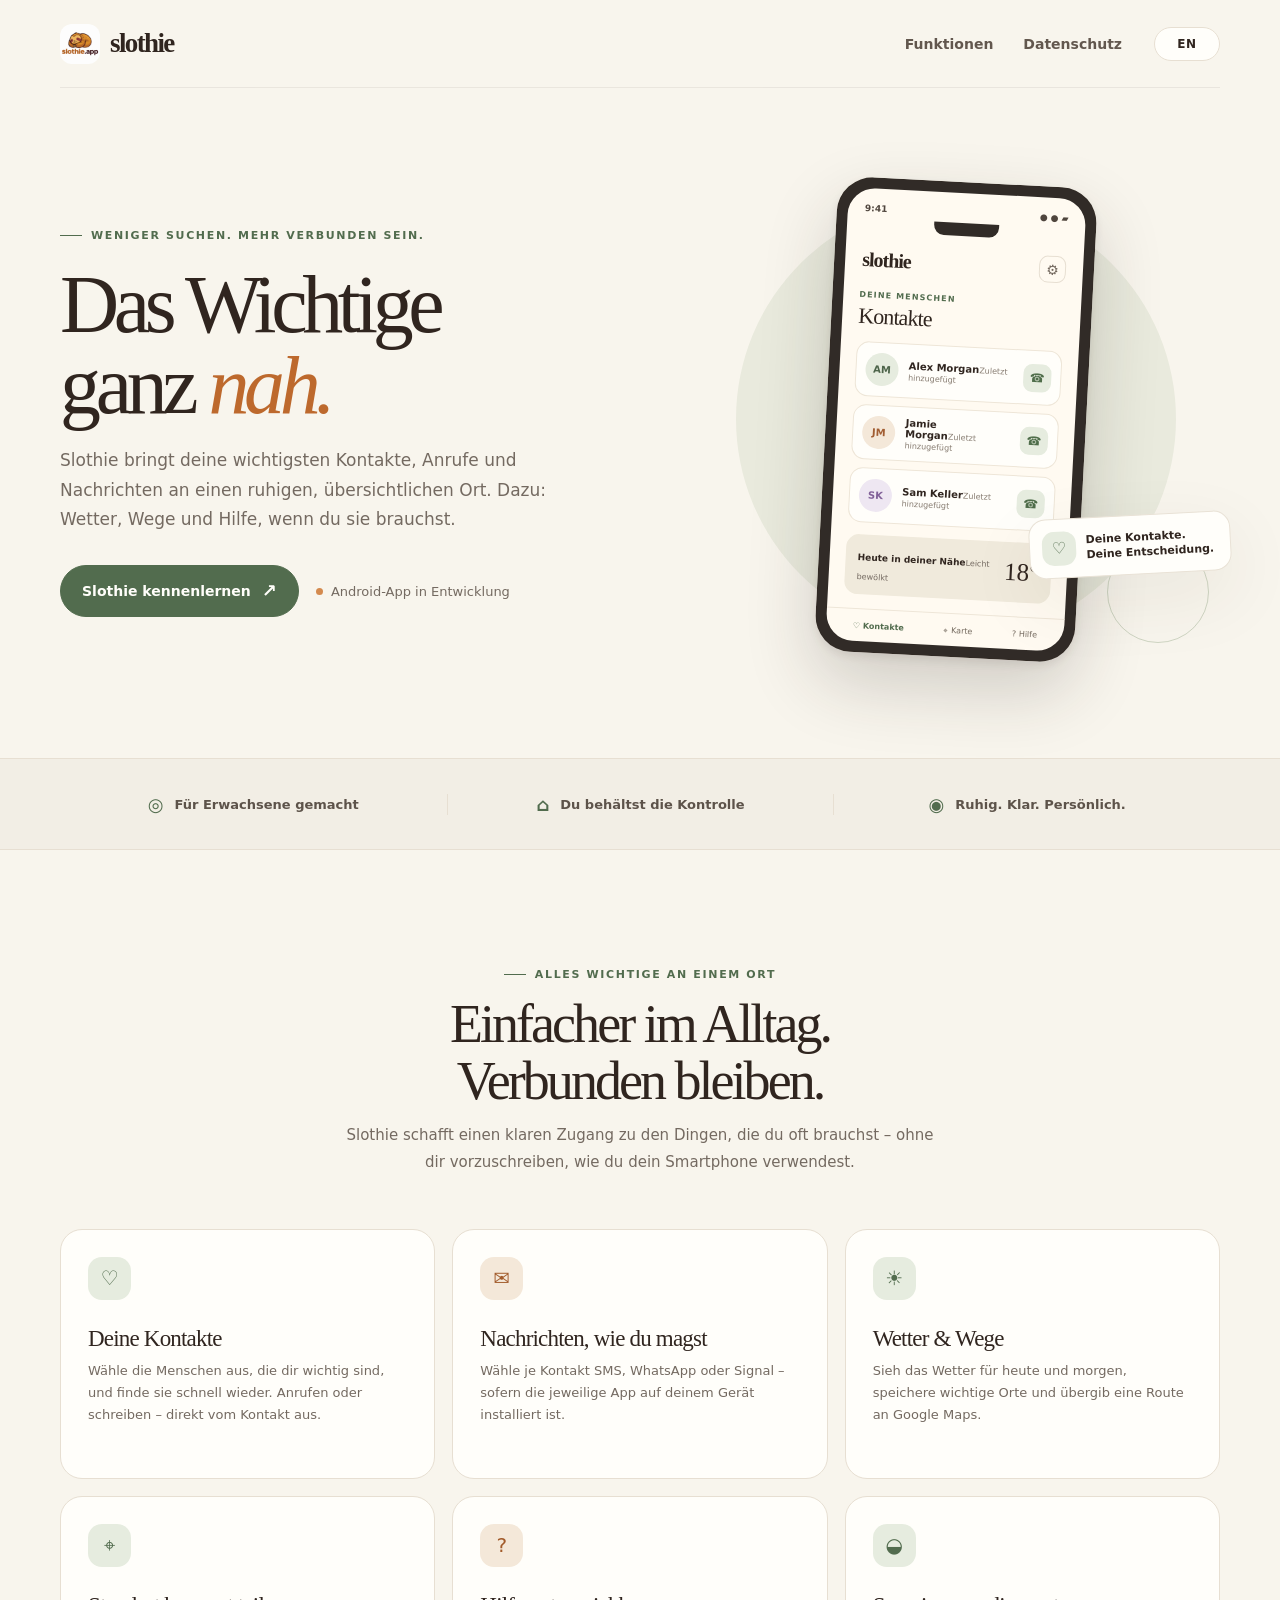
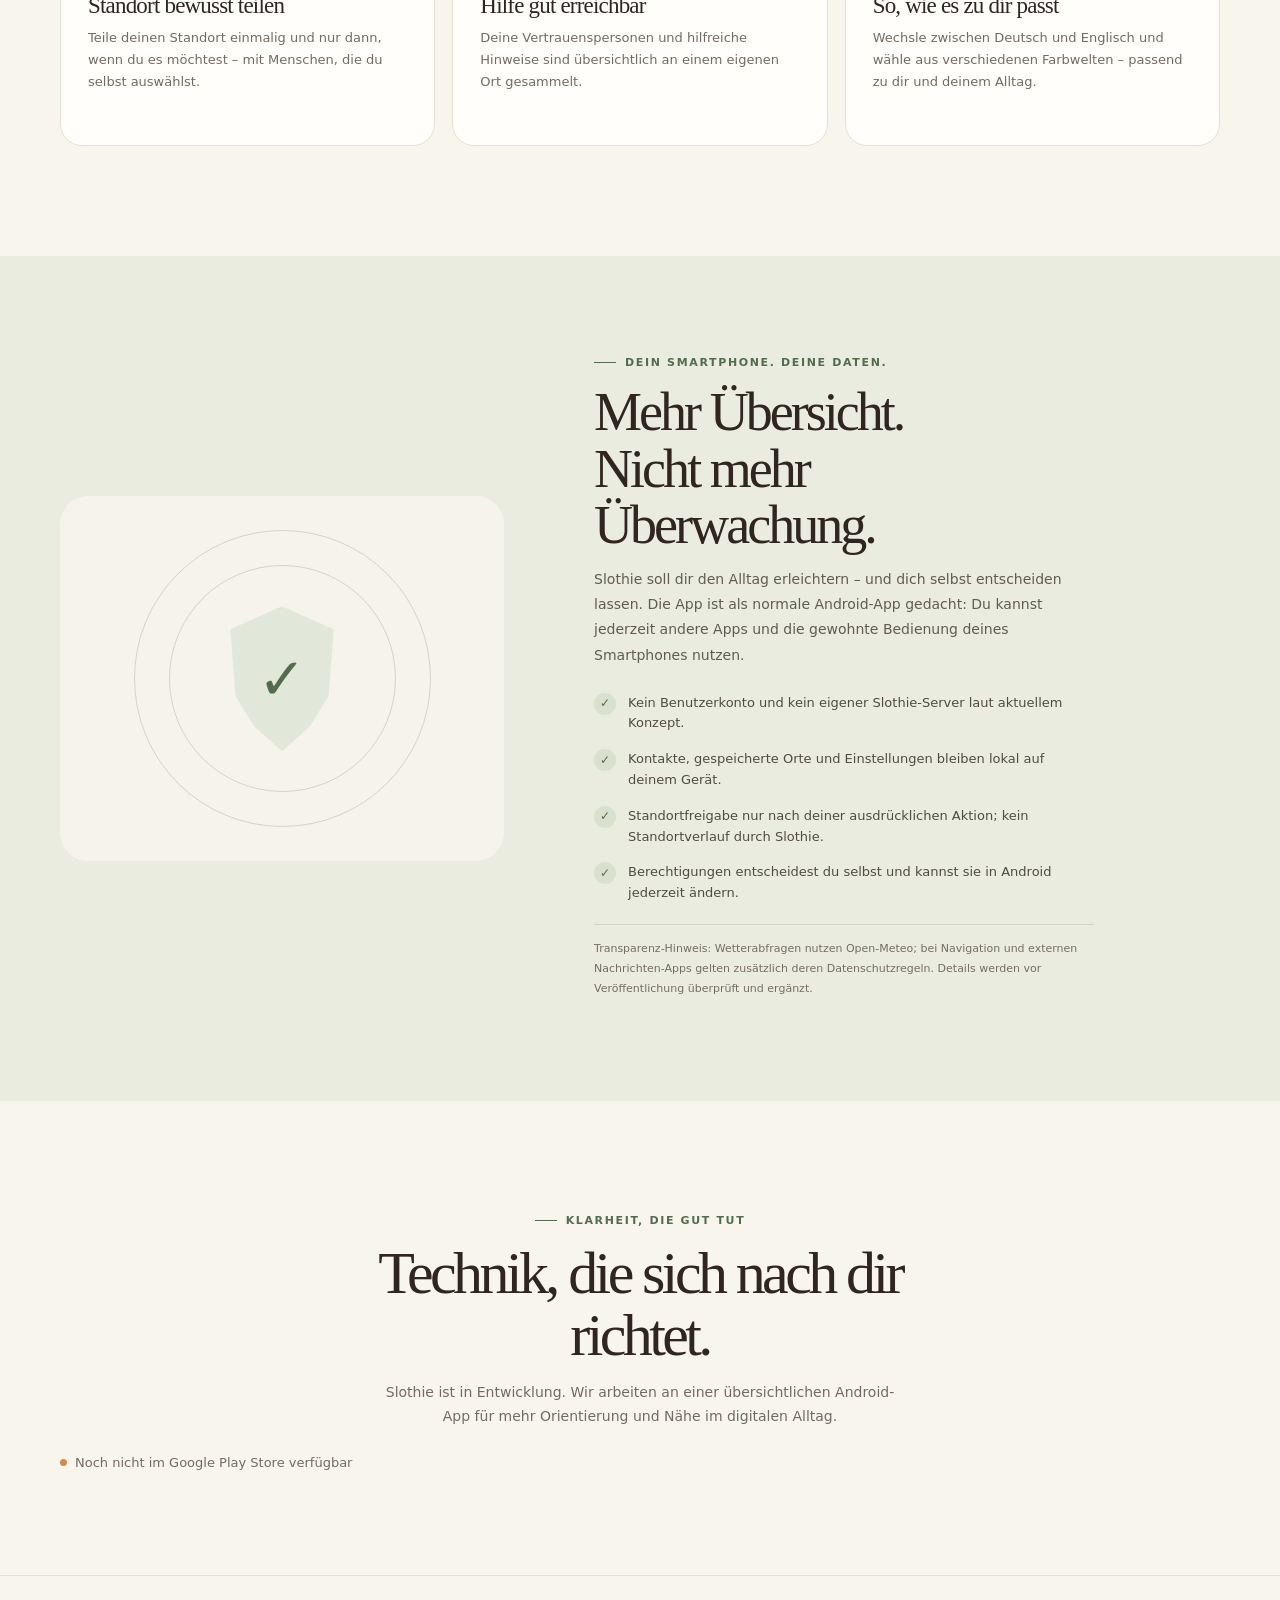
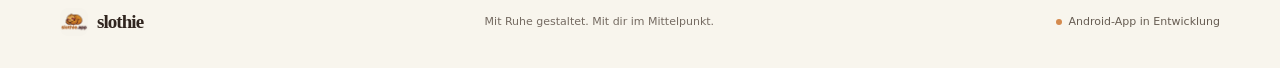
==== index.html @ b25ba2be "Add slothie.app landing page (DE/EN) Co-authored-by: Copilot <223556219+Copilot@users.noreply.github" ====
<!doctype html>
<html lang="de">
<head>
  <meta charset="utf-8">
  <meta name="viewport" content="width=device-width, initial-scale=1">
  <meta name="theme-color" content="#f8f5ed">
  <meta name="description" content="Slothie bringt wichtige Kontakte, Telefonie, Nachrichten, Wetter und Navigation übersichtlich auf deinem Android-Smartphone zusammen.">
  <title>Slothie — Das Wichtige ganz nah</title>
  <style>
    :root {
      color-scheme: light;
      --ink: #30251f;
      --muted: #746a61;
      --paper: #f8f5ed;
      --white: #fffefa;
      --green: #526c4e;
      --green-soft: #e6ecdf;
      --orange: #bd692d;
      --line: #e7dfd2;
      --shadow: 0 24px 70px #3b2d1c14;
      font-family: Inter, ui-sans-serif, system-ui, -apple-system, BlinkMacSystemFont, "Segoe UI", sans-serif;
      font-synthesis: none;
      text-rendering: optimizeLegibility;
      -webkit-font-smoothing: antialiased;
    }

    * { box-sizing: border-box; }
    html { scroll-behavior: smooth; }
    body { margin: 0; color: var(--ink); background: var(--paper); }
    a { color: inherit; }
    button { font: inherit; }
    .skip-link {
      position: absolute;
      top: 12px;
      left: 12px;
      z-index: 10;
      padding: 10px 14px;
      transform: translateY(-150%);
      border-radius: 10px;
      color: var(--white);
      background: var(--ink);
    }
    .skip-link:focus { transform: translateY(0); }
    .shell { width: min(1160px, calc(100% - 48px)); margin-inline: auto; }
    .site-header { position: relative; z-index: 2; }
    .nav {
      min-height: 88px;
      display: flex;
      align-items: center;
      justify-content: space-between;
      gap: 24px;
      border-bottom: 1px solid #30251f12;
    }
    .brand {
      display: inline-flex;
      align-items: center;
      gap: 10px;
      color: var(--ink);
      font-family: Georgia, "Times New Roman", serif;
      font-size: 27px;
      font-weight: 700;
      letter-spacing: -.06em;
      text-decoration: none;
    }
    .brand-mark {
      width: 40px;
      height: 40px;
      object-fit: cover;
      border-radius: 12px;
      mix-blend-mode: multiply;
    }
    .nav-right, .nav-links { display: flex; align-items: center; }
    .nav-right { gap: 32px; }
    .nav-links { gap: 30px; }
    .nav-links a {
      color: #62574e;
      font-size: 14px;
      font-weight: 550;
      text-decoration: none;
    }
    .nav-links a:hover { color: var(--green); }
    .language-toggle {
      min-width: 66px;
      padding: 9px 12px;
      border: 1px solid var(--line);
      border-radius: 999px;
      color: var(--ink);
      background: var(--white);
      font-size: 12px;
      font-weight: 750;
      letter-spacing: .06em;
      cursor: pointer;
      transition: border-color .2s, background .2s;
    }
    .language-toggle:hover { border-color: #a9b49f; background: var(--green-soft); }
    :focus-visible { outline: 3px solid #78966f; outline-offset: 4px; }

    .hero {
      min-height: 670px;
      display: grid;
      grid-template-columns: 1.04fr .96fr;
      align-items: center;
      gap: 58px;
      padding-block: 64px 72px;
    }
    .hero-copy { max-width: 570px; padding-block: 20px; }
    .eyebrow {
      display: inline-flex;
      align-items: center;
      gap: 9px;
      color: var(--green);
      font-size: 11px;
      font-weight: 800;
      letter-spacing: .15em;
      text-transform: uppercase;
    }
    .eyebrow::before {
      width: 22px;
      height: 1px;
      content: "";
      background: currentColor;
    }
    h1, h2, h3, p { margin-top: 0; }
    h1, h2, h3 { font-family: Georgia, "Times New Roman", serif; font-weight: 500; }
    h1 {
      max-width: 610px;
      margin: 22px 0 20px;
      font-size: clamp(54px, 6.4vw, 82px);
      letter-spacing: -.065em;
      line-height: .99;
    }
    h1 em { color: var(--orange); font-weight: 500; }
    .hero-lede {
      max-width: 490px;
      margin-bottom: 30px;
      color: var(--muted);
      font-size: 17px;
      line-height: 1.75;
    }
    .hero-actions { display: flex; align-items: center; gap: 17px; flex-wrap: wrap; }
    .button {
      min-height: 52px;
      display: inline-flex;
      align-items: center;
      justify-content: center;
      gap: 11px;
      padding: 0 21px;
      border: 1px solid var(--green);
      border-radius: 999px;
      color: var(--white);
      background: var(--green);
      font-size: 14px;
      font-weight: 700;
      text-decoration: none;
      transition: transform .2s, background .2s;
    }
    .button:hover { transform: translateY(-2px); background: #40583d; }
    .button .arrow { font-size: 18px; line-height: 1; }
    .availability {
      display: flex;
      align-items: center;
      gap: 8px;
      color: var(--muted);
      font-size: 13px;
    }
    .availability::before {
      width: 7px;
      height: 7px;
      border-radius: 50%;
      content: "";
      background: #d48a4e;
    }
    .hero-visual {
      min-height: 488px;
      position: relative;
      display: grid;
      place-items: center;
      isolation: isolate;
    }
    .hero-visual::before {
      position: absolute;
      z-index: -2;
      width: min(440px, 94%);
      aspect-ratio: 1;
      border-radius: 50%;
      content: "";
      background: #e9eadd;
    }
    .hero-visual::after {
      position: absolute;
      z-index: -1;
      right: 2%;
      bottom: 4%;
      width: 100px;
      height: 100px;
      border: 1px solid #9aab8c70;
      border-radius: 50%;
      content: "";
    }
    .phone {
      width: 260px;
      min-height: 472px;
      padding: 10px;
      transform: rotate(3deg);
      border: 1px solid #3b2d1c20;
      border-radius: 36px;
      background: #312b27;
      box-shadow: 0 30px 70px #30251f32, 0 4px 8px #30251f16;
    }
    .phone-screen {
      min-height: 452px;
      overflow: hidden;
      border-radius: 27px;
      background: #fffaf1;
    }
    .phone-status {
      display: flex;
      justify-content: space-between;
      padding: 15px 17px 5px;
      color: #4f453d;
      font-size: 9px;
      font-weight: 750;
    }
    .phone-notch { width: 65px; height: 13px; margin: 0 auto 8px; border-radius: 0 0 10px 10px; background: #312b27; }
    .phone-head { display: flex; align-items: center; justify-content: space-between; padding: 7px 17px 15px; }
    .phone-brand { font-family: Georgia, "Times New Roman", serif; font-size: 20px; font-weight: 700; letter-spacing: -.05em; }
    .phone-settings { width: 27px; height: 27px; display: grid; place-items: center; border: 1px solid #e7dfd2; border-radius: 9px; color: #71665c; font-size: 14px; }
    .phone-content { padding: 0 16px; }
    .phone-label { margin: 2px 0 4px; color: var(--green); font-size: 8px; font-weight: 800; letter-spacing: .14em; text-transform: uppercase; }
    .phone-title { margin: 0 0 12px; font-family: Georgia, "Times New Roman", serif; font-size: 22px; letter-spacing: -.04em; }
    .contact-card {
      display: flex;
      align-items: center;
      gap: 10px;
      padding: 10px 9px;
      margin-bottom: 8px;
      border: 1px solid #eee6d8;
      border-radius: 13px;
      background: #fffefa;
    }
    .avatar { width: 33px; height: 33px; display: grid; place-items: center; border-radius: 50%; color: #4d644a; background: #e6ecdf; font-size: 10px; font-weight: 800; }
    .contact-name { flex: 1; font-size: 10px; font-weight: 750; }
    .contact-sub { margin-top: 3px; color: #877c71; font-size: 8px; font-weight: 450; }
    .phone-action { width: 28px; height: 28px; display: grid; place-items: center; border-radius: 9px; color: #4f6d4a; background: #e6ecdf; font-size: 12px; }
    .weather-card {
      display: flex;
      align-items: center;
      justify-content: space-between;
      padding: 11px 12px;
      margin-top: 12px;
      border-radius: 13px;
      background: #f0eadc;
    }
    .weather-city { font-size: 9px; font-weight: 750; }
    .weather-copy { margin-top: 3px; color: #746a61; font-size: 8px; }
    .weather-temp { font-family: Georgia, "Times New Roman", serif; font-size: 25px; }
    .phone-tabs { display: flex; justify-content: space-around; padding: 12px 7px 10px; margin-top: 14px; border-top: 1px solid #eee6d8; color: #73695e; font-size: 8px; }
    .phone-tabs span:first-child { color: var(--green); font-weight: 800; }
    .float-note {
      position: absolute;
      right: -2%;
      bottom: 18%;
      display: flex;
      align-items: center;
      gap: 10px;
      padding: 12px 16px 12px 12px;
      border: 1px solid #e9e2d6;
      border-radius: 17px;
      background: var(--white);
      box-shadow: var(--shadow);
      font-size: 11px;
      font-weight: 700;
      line-height: 1.4;
      transform: rotate(-3deg);
    }
    .float-icon { width: 34px; height: 34px; display: grid; place-items: center; border-radius: 12px; color: var(--green); background: var(--green-soft); font-size: 16px; }

    .trust-strip { border-block: 1px solid var(--line); background: #f2eee5; }
    .trust-inner { min-height: 90px; display: grid; grid-template-columns: repeat(3, 1fr); align-items: center; }
    .trust-item { display: flex; justify-content: center; align-items: center; gap: 11px; color: #5d534a; font-size: 13px; font-weight: 650; }
    .trust-item + .trust-item { border-left: 1px solid var(--line); }
    .trust-icon { color: var(--green); font-size: 18px; }

    .section { padding-block: 110px; }
    .section-heading { max-width: 610px; margin: 0 auto 54px; text-align: center; }
    .section-heading .eyebrow { justify-content: center; }
    .section-heading h2, .privacy-copy h2 {
      margin: 15px 0 13px;
      font-size: clamp(38px, 4.5vw, 54px);
      letter-spacing: -.055em;
      line-height: 1.05;
    }
    .section-heading p { margin: 0; color: var(--muted); font-size: 15px; line-height: 1.75; }
    .feature-grid { display: grid; grid-template-columns: repeat(3, 1fr); gap: 17px; }
    .feature-card {
      min-height: 250px;
      padding: 27px 27px 25px;
      border: 1px solid var(--line);
      border-radius: 22px;
      background: var(--white);
      transition: transform .2s, box-shadow .2s;
    }
    .feature-card:hover { transform: translateY(-4px); box-shadow: var(--shadow); }
    .feature-icon { width: 43px; height: 43px; display: grid; place-items: center; margin-bottom: 26px; border-radius: 14px; color: var(--green); background: var(--green-soft); font-size: 20px; }
    .feature-card:nth-child(2) .feature-icon, .feature-card:nth-child(5) .feature-icon { color: #a25b2b; background: #f4e8d9; }
    .feature-card h3 { margin: 0 0 8px; font-size: 23px; letter-spacing: -.035em; }
    .feature-card p { margin: 0; color: var(--muted); font-size: 13px; line-height: 1.7; }

    .privacy { padding-block: 92px; background: #e9ecdf; }
    .privacy-layout { display: grid; grid-template-columns: .83fr 1.17fr; align-items: center; gap: 90px; }
    .privacy-art {
      min-height: 365px;
      position: relative;
      display: grid;
      place-items: center;
      overflow: hidden;
      border-radius: 28px;
      background: #f5f3ea;
    }
    .privacy-art::before, .privacy-art::after { position: absolute; width: 225px; height: 225px; border: 1px solid #89977f55; border-radius: 50%; content: ""; }
    .privacy-art::after { width: 295px; height: 295px; }
    .privacy-shield { position: relative; z-index: 1; width: 126px; height: 145px; display: grid; place-items: center; clip-path: polygon(50% 0, 91% 16%, 87% 62%, 72% 83%, 50% 100%, 28% 83%, 13% 62%, 9% 16%); color: var(--green); background: #e1e8d9; font-size: 58px; }
    .privacy-copy { max-width: 500px; }
    .privacy-copy h2 { margin-top: 15px; }
    .privacy-copy > p { color: #625b52; font-size: 14px; line-height: 1.8; }
    .privacy-list { display: grid; gap: 15px; padding: 0; margin: 25px 0 0; list-style: none; }
    .privacy-list li { display: grid; grid-template-columns: 23px 1fr; gap: 11px; color: #514b43; font-size: 13px; line-height: 1.6; }
    .privacy-list li::before { width: 22px; height: 22px; display: grid; place-items: center; border-radius: 50%; content: "✓"; color: var(--green); background: #d8e1ce; font-size: 12px; font-weight: 800; }
    .privacy-note { padding-top: 14px; margin-top: 20px; border-top: 1px solid #cfd5c4; color: #756d63 !important; font-size: 11px !important; }

    .closing { padding-block: 105px; text-align: center; }
    .closing h2 { max-width: 660px; margin: 16px auto 14px; font-size: clamp(42px, 5vw, 60px); letter-spacing: -.06em; line-height: 1.02; }
    .closing p { max-width: 530px; margin: 0 auto 26px; color: var(--muted); font-size: 14px; line-height: 1.75; }
    .site-footer { border-top: 1px solid var(--line); }
    .footer-inner { min-height: 92px; display: flex; align-items: center; justify-content: space-between; gap: 20px; }
    .footer-brand { display: flex; align-items: center; gap: 9px; font-family: Georgia, "Times New Roman", serif; font-size: 19px; font-weight: 700; letter-spacing: -.05em; }
    .footer-brand img { width: 28px; height: 28px; border-radius: 8px; object-fit: cover; mix-blend-mode: multiply; }
    .footer-copy { color: var(--muted); font-size: 11px; }
    .footer-status { display: flex; align-items: center; gap: 7px; color: #665c52; font-size: 11px; }
    .footer-status::before { width: 6px; height: 6px; border-radius: 50%; content: ""; background: #d48a4e; }

    @media (max-width: 850px) {
      .nav { min-height: 76px; }
      .nav-right { gap: 17px; }
      .nav-links { gap: 18px; }
      .hero { min-height: 590px; grid-template-columns: 1fr .85fr; gap: 25px; padding-block: 50px; }
      .hero-visual { min-height: 430px; }
      .phone { transform: scale(.9) rotate(3deg); }
      .float-note { right: -5%; }
      .privacy-layout { grid-template-columns: .9fr 1.1fr; gap: 45px; }
      .privacy-art { min-height: 320px; }
    }
    @media (max-width: 640px) {
      .shell { width: min(100% - 36px, 460px); }
      .nav { min-height: 70px; }
      .brand { font-size: 24px; }
      .brand-mark { width: 35px; height: 35px; }
      .nav-right { gap: 12px; }
      .nav-links { display: none; }
      .language-toggle { min-width: 59px; padding: 8px 10px; }
      .hero { min-height: auto; grid-template-columns: 1fr; gap: 8px; padding-block: 58px 56px; }
      h1 { max-width: 480px; margin-top: 17px; font-size: clamp(52px, 14vw, 72px); }
      .hero-lede { font-size: 15px; }
      .hero-visual { min-height: 430px; margin-top: 9px; }
      .phone { transform: scale(.86) rotate(3deg); }
      .float-note { right: -1%; bottom: 15%; }
      .trust-inner { grid-template-columns: 1fr; padding-block: 8px; }
      .trust-item { justify-content: flex-start; min-height: 48px; padding-inline: 4px; font-size: 12px; }
      .trust-item + .trust-item { border-top: 1px solid var(--line); border-left: 0; }
      .section { padding-block: 78px; }
      .section-heading { margin-bottom: 32px; }
      .section-heading h2, .privacy-copy h2 { font-size: 42px; }
      .feature-grid { grid-template-columns: 1fr; gap: 12px; }
      .feature-card { min-height: auto; padding: 22px; }
      .feature-icon { margin-bottom: 19px; }
      .privacy { padding-block: 62px; }
      .privacy-layout { grid-template-columns: 1fr; gap: 32px; }
      .privacy-art { min-height: 235px; }
      .privacy-art::before { width: 165px; height: 165px; }
      .privacy-art::after { width: 220px; height: 220px; }
      .privacy-shield { transform: scale(.78); }
      .closing { padding-block: 78px; }
      .closing h2 { font-size: 46px; }
      .footer-inner { min-height: 112px; flex-wrap: wrap; justify-content: space-between; padding-block: 19px; }
      .footer-copy { order: 1; flex-basis: 100%; }
    }
    @media (prefers-reduced-motion: reduce) {
      *, *::before, *::after { scroll-behavior: auto !important; transition-duration: .01ms !important; }
    }
  </style>
</head>
<body>
  <a class="skip-link" href="#main" data-i18n="skip">Zum Inhalt springen</a>
  <header class="site-header">
    <nav class="nav shell" aria-label="Hauptnavigation">
      <a class="brand" href="#" aria-label="Slothie Startseite" data-i18n-aria="brandAria">
        <img class="brand-mark" src="logo.png" alt="">
        <span>slothie</span>
      </a>
      <div class="nav-right">
        <div class="nav-links">
          <a href="#features" data-i18n="navFeatures">Funktionen</a>
          <a href="#privacy" data-i18n="navPrivacy">Datenschutz</a>
        </div>
        <button class="language-toggle" type="button" aria-label="Switch to English" aria-pressed="false">EN</button>
      </div>
    </nav>
  </header>

  <main id="main">
    <section class="hero shell" aria-labelledby="hero-title">
      <div class="hero-copy">
        <span class="eyebrow" data-i18n="heroEyebrow">Weniger suchen. Mehr verbunden sein.</span>
        <h1 id="hero-title" data-i18n="heroTitle">Das Wichtige<br>ganz <em>nah.</em></h1>
        <p class="hero-lede" data-i18n="heroLede">Slothie bringt deine wichtigsten Kontakte, Anrufe und Nachrichten an einen ruhigen, übersichtlichen Ort. Dazu: Wetter, Wege und Hilfe, wenn du sie brauchst.</p>
        <div class="hero-actions">
          <a class="button" href="#features"><span data-i18n="heroButton">Slothie kennenlernen</span><span class="arrow" aria-hidden="true">↗</span></a>
          <span class="availability" data-i18n="availability">Android-App in Entwicklung</span>
        </div>
      </div>

      <div class="hero-visual" role="img" aria-label="Vorschau der Slothie-App auf einem Smartphone" data-i18n-aria="heroImageAria">
        <div class="phone" aria-hidden="true">
          <div class="phone-screen">
            <div class="phone-status"><span>9:41</span><span>● ● ▰</span></div>
            <div class="phone-notch"></div>
            <div class="phone-head"><span class="phone-brand">slothie</span><span class="phone-settings">⚙</span></div>
            <div class="phone-content">
              <p class="phone-label" data-i18n="mockEyebrow">Deine Menschen</p>
              <h2 class="phone-title" data-i18n="mockTitle">Kontakte</h2>
              <div class="contact-card"><span class="avatar">AM</span><span class="contact-name"><span data-i18n="mockContact1">Alex Morgan</span><span class="contact-sub" data-i18n="mockContactSub">Zuletzt hinzugefügt</span></span><span class="phone-action" aria-hidden="true">☎</span></div>
              <div class="contact-card"><span class="avatar" style="color:#a15d32;background:#f4e8d9">JM</span><span class="contact-name"><span data-i18n="mockContact2">Jamie Morgan</span><span class="contact-sub" data-i18n="mockContactSub">Zuletzt hinzugefügt</span></span><span class="phone-action" aria-hidden="true">☎</span></div>
              <div class="contact-card"><span class="avatar" style="color:#806098;background:#eee7f2">SK</span><span class="contact-name"><span data-i18n="mockContact3">Sam Keller</span><span class="contact-sub" data-i18n="mockContactSub">Zuletzt hinzugefügt</span></span><span class="phone-action" aria-hidden="true">☎</span></div>
              <div class="weather-card"><span><span class="weather-city" data-i18n="mockWeatherCity">Heute in deiner Nähe</span><span class="weather-copy" data-i18n="mockWeather">Leicht bewölkt</span></span><span class="weather-temp">18°</span></div>
            </div>
            <div class="phone-tabs"><span data-i18n="mockTabContacts">♡ Kontakte</span><span data-i18n="mockTabMap">⌖ Karte</span><span data-i18n="mockTabHelp">? Hilfe</span></div>
          </div>
        </div>
        <div class="float-note"><span class="float-icon" aria-hidden="true">♡</span><span data-i18n="floatNote">Deine Kontakte.<br>Deine Entscheidung.</span></div>
      </div>
    </section>

    <section class="trust-strip" aria-label="Slothie-Grundsätze">
      <div class="trust-inner shell">
        <div class="trust-item"><span class="trust-icon" aria-hidden="true">◎</span><span data-i18n="trust1">Für Erwachsene gemacht</span></div>
        <div class="trust-item"><span class="trust-icon" aria-hidden="true">⌂</span><span data-i18n="trust2">Du behältst die Kontrolle</span></div>
        <div class="trust-item"><span class="trust-icon" aria-hidden="true">◉</span><span data-i18n="trust3">Ruhig. Klar. Persönlich.</span></div>
      </div>
    </section>

    <section class="section shell" id="features" aria-labelledby="features-title">
      <div class="section-heading">
        <span class="eyebrow" data-i18n="featuresEyebrow">Alles Wichtige an einem Ort</span>
        <h2 id="features-title" data-i18n="featuresTitle">Einfacher im Alltag.<br>Verbunden bleiben.</h2>
        <p data-i18n="featuresIntro">Slothie schafft einen klaren Zugang zu den Dingen, die du oft brauchst – ohne dir vorzuschreiben, wie du dein Smartphone verwendest.</p>
      </div>
      <div class="feature-grid">
        <article class="feature-card">
          <span class="feature-icon" aria-hidden="true">♡</span>
          <h3 data-i18n="featureContactsTitle">Deine Kontakte</h3>
          <p data-i18n="featureContactsCopy">Wähle die Menschen aus, die dir wichtig sind, und finde sie schnell wieder. Anrufen oder schreiben – direkt vom Kontakt aus.</p>
        </article>
        <article class="feature-card">
          <span class="feature-icon" aria-hidden="true">✉</span>
          <h3 data-i18n="featureMessagesTitle">Nachrichten, wie du magst</h3>
          <p data-i18n="featureMessagesCopy">Wähle je Kontakt SMS, WhatsApp oder Signal – sofern die jeweilige App auf deinem Gerät installiert ist.</p>
        </article>
        <article class="feature-card">
          <span class="feature-icon" aria-hidden="true">☀</span>
          <h3 data-i18n="featureWeatherTitle">Wetter &amp; Wege</h3>
          <p data-i18n="featureWeatherCopy">Sieh das Wetter für heute und morgen, speichere wichtige Orte und übergib eine Route an Google Maps.</p>
        </article>
        <article class="feature-card">
          <span class="feature-icon" aria-hidden="true">⌖</span>
          <h3 data-i18n="featureLocationTitle">Standort bewusst teilen</h3>
          <p data-i18n="featureLocationCopy">Teile deinen Standort einmalig und nur dann, wenn du es möchtest – mit Menschen, die du selbst auswählst.</p>
        </article>
        <article class="feature-card">
          <span class="feature-icon" aria-hidden="true">?</span>
          <h3 data-i18n="featureHelpTitle">Hilfe gut erreichbar</h3>
          <p data-i18n="featureHelpCopy">Deine Vertrauenspersonen und hilfreiche Hinweise sind übersichtlich an einem eigenen Ort gesammelt.</p>
        </article>
        <article class="feature-card">
          <span class="feature-icon" aria-hidden="true">◒</span>
          <h3 data-i18n="featurePersonalTitle">So, wie es zu dir passt</h3>
          <p data-i18n="featurePersonalCopy">Wechsle zwischen Deutsch und Englisch und wähle aus verschiedenen Farbwelten – passend zu dir und deinem Alltag.</p>
        </article>
      </div>
    </section>

    <section class="privacy" id="privacy" aria-labelledby="privacy-title">
      <div class="privacy-layout shell">
        <div class="privacy-art" role="img" aria-label="Symbol für Datenschutz und Sicherheit" data-i18n-aria="privacyImageAria">
          <div class="privacy-shield" aria-hidden="true">✓</div>
        </div>
        <div class="privacy-copy">
          <span class="eyebrow" data-i18n="privacyEyebrow">Dein Smartphone. Deine Daten.</span>
          <h2 id="privacy-title" data-i18n="privacyTitle">Mehr Übersicht.<br>Nicht mehr Überwachung.</h2>
          <p data-i18n="privacyIntro">Slothie soll dir den Alltag erleichtern – und dich selbst entscheiden lassen. Die App ist als normale Android-App gedacht: Du kannst jederzeit andere Apps und die gewohnte Bedienung deines Smartphones nutzen.</p>
          <ul class="privacy-list">
            <li data-i18n="privacyPoint1">Kein Benutzerkonto und kein eigener Slothie-Server laut aktuellem Konzept.</li>
            <li data-i18n="privacyPoint2">Kontakte, gespeicherte Orte und Einstellungen bleiben lokal auf deinem Gerät.</li>
            <li data-i18n="privacyPoint3">Standortfreigabe nur nach deiner ausdrücklichen Aktion; kein Standortverlauf durch Slothie.</li>
            <li data-i18n="privacyPoint4">Berechtigungen entscheidest du selbst und kannst sie in Android jederzeit ändern.</li>
          </ul>
          <p class="privacy-note" data-i18n="privacyNote">Transparenz-Hinweis: Wetterabfragen nutzen Open-Meteo; bei Navigation und externen Nachrichten-Apps gelten zusätzlich deren Datenschutzregeln. Details werden vor Veröffentlichung überprüft und ergänzt.</p>
        </div>
      </div>
    </section>

    <section class="closing shell" aria-labelledby="closing-title">
      <span class="eyebrow" data-i18n="closingEyebrow">Klarheit, die gut tut</span>
      <h2 id="closing-title" data-i18n="closingTitle">Technik, die sich nach dir richtet.</h2>
      <p data-i18n="closingCopy">Slothie ist in Entwicklung. Wir arbeiten an einer übersichtlichen Android-App für mehr Orientierung und Nähe im digitalen Alltag.</p>
      <span class="availability" data-i18n="closingStatus">Noch nicht im Google Play Store verfügbar</span>
    </section>
  </main>

  <footer class="site-footer">
    <div class="footer-inner shell">
      <div class="footer-brand"><img src="logo.png" alt=""><span>slothie</span></div>
      <span class="footer-copy" data-i18n="footerCopy">Mit Ruhe gestaltet. Mit dir im Mittelpunkt.</span>
      <span class="footer-status" data-i18n="footerStatus">Android-App in Entwicklung</span>
    </div>
  </footer>

  <script>
    const translations = {
      de: {
        brandAria: "Slothie Startseite",
        heroImageAria: "Vorschau der Slothie-App auf einem Smartphone",
        privacyImageAria: "Symbol für Datenschutz und Sicherheit",
        skip: "Zum Inhalt springen",
        navFeatures: "Funktionen",
        navPrivacy: "Datenschutz",
        heroEyebrow: "Weniger suchen. Mehr verbunden sein.",
        heroTitle: "Das Wichtige<br>ganz <em>nah.</em>",
        heroLede: "Slothie bringt deine wichtigsten Kontakte, Anrufe und Nachrichten an einen ruhigen, übersichtlichen Ort. Dazu: Wetter, Wege und Hilfe, wenn du sie brauchst.",
        heroButton: "Slothie kennenlernen",
        availability: "Android-App in Entwicklung",
        mockEyebrow: "Deine Menschen",
        mockTitle: "Kontakte",
        mockContact1: "Alex Morgan",
        mockContact2: "Jamie Morgan",
        mockContact3: "Sam Keller",
        mockContactSub: "Zuletzt hinzugefügt",
        mockWeatherCity: "Heute in deiner Nähe",
        mockWeather: "Leicht bewölkt",
        mockTabContacts: "♡ Kontakte",
        mockTabMap: "⌖ Karte",
        mockTabHelp: "? Hilfe",
        floatNote: "Deine Kontakte.<br>Deine Entscheidung.",
        trust1: "Für Erwachsene gemacht",
        trust2: "Du behältst die Kontrolle",
        trust3: "Ruhig. Klar. Persönlich.",
        featuresEyebrow: "Alles Wichtige an einem Ort",
        featuresTitle: "Einfacher im Alltag.<br>Verbunden bleiben.",
        featuresIntro: "Slothie schafft einen klaren Zugang zu den Dingen, die du oft brauchst – ohne dir vorzuschreiben, wie du dein Smartphone verwendest.",
        featureContactsTitle: "Deine Kontakte",
        featureContactsCopy: "Wähle die Menschen aus, die dir wichtig sind, und finde sie schnell wieder. Anrufen oder schreiben – direkt vom Kontakt aus.",
        featureMessagesTitle: "Nachrichten, wie du magst",
        featureMessagesCopy: "Wähle je Kontakt SMS, WhatsApp oder Signal – sofern die jeweilige App auf deinem Gerät installiert ist.",
        featureWeatherTitle: "Wetter & Wege",
        featureWeatherCopy: "Sieh das Wetter für heute und morgen, speichere wichtige Orte und übergib eine Route an Google Maps.",
        featureLocationTitle: "Standort bewusst teilen",
        featureLocationCopy: "Teile deinen Standort einmalig und nur dann, wenn du es möchtest – mit Menschen, die du selbst auswählst.",
        featureHelpTitle: "Hilfe gut erreichbar",
        featureHelpCopy: "Deine Vertrauenspersonen und hilfreiche Hinweise sind übersichtlich an einem eigenen Ort gesammelt.",
        featurePersonalTitle: "So, wie es zu dir passt",
        featurePersonalCopy: "Wechsle zwischen Deutsch und Englisch und wähle aus verschiedenen Farbwelten – passend zu dir und deinem Alltag.",
        privacyEyebrow: "Dein Smartphone. Deine Daten.",
        privacyTitle: "Mehr Übersicht.<br>Nicht mehr Überwachung.",
        privacyIntro: "Slothie soll dir den Alltag erleichtern – und dich selbst entscheiden lassen. Die App ist als normale Android-App gedacht: Du kannst jederzeit andere Apps und die gewohnte Bedienung deines Smartphones nutzen.",
        privacyPoint1: "Kein Benutzerkonto und kein eigener Slothie-Server laut aktuellem Konzept.",
        privacyPoint2: "Kontakte, gespeicherte Orte und Einstellungen bleiben lokal auf deinem Gerät.",
        privacyPoint3: "Standortfreigabe nur nach deiner ausdrücklichen Aktion; kein Standortverlauf durch Slothie.",
        privacyPoint4: "Berechtigungen entscheidest du selbst und kannst sie in Android jederzeit ändern.",
        privacyNote: "Transparenz-Hinweis: Wetterabfragen nutzen Open-Meteo; bei Navigation und externen Nachrichten-Apps gelten zusätzlich deren Datenschutzregeln. Details werden vor Veröffentlichung überprüft und ergänzt.",
        closingEyebrow: "Klarheit, die gut tut",
        closingTitle: "Technik, die sich nach dir richtet.",
        closingCopy: "Slothie ist in Entwicklung. Wir arbeiten an einer übersichtlichen Android-App für mehr Orientierung und Nähe im digitalen Alltag.",
        closingStatus: "Noch nicht im Google Play Store verfügbar",
        footerCopy: "Mit Ruhe gestaltet. Mit dir im Mittelpunkt.",
        footerStatus: "Android-App in Entwicklung"
      },
      en: {
        brandAria: "Slothie home",
        heroImageAria: "Preview of the Slothie app on a phone",
        privacyImageAria: "Privacy and security symbol",
        skip: "Skip to content",
        navFeatures: "Features",
        navPrivacy: "Privacy",
        heroEyebrow: "Less searching. More connection.",
        heroTitle: "What matters,<br><em>closer.</em>",
        heroLede: "Slothie brings your favourite people, calls and messages together in one calm, clear place. Plus weather, directions and a helping hand when you need them.",
        heroButton: "Get to know Slothie",
        availability: "Android app in development",
        mockEyebrow: "Your people",
        mockTitle: "Contacts",
        mockContact1: "Alex Morgan",
        mockContact2: "Jamie Morgan",
        mockContact3: "Sam Keller",
        mockContactSub: "Recently added",
        mockWeatherCity: "Today near you",
        mockWeather: "Partly cloudy",
        mockTabContacts: "♡ People",
        mockTabMap: "⌖ Map",
        mockTabHelp: "? Help",
        floatNote: "Your contacts.<br>Your choice.",
        trust1: "Made for adults",
        trust2: "You stay in control",
        trust3: "Calm. Clear. Personal.",
        featuresEyebrow: "The essentials, all in one place",
        featuresTitle: "A little easier,<br>every day.",
        featuresIntro: "Slothie gives you a clear way to reach the things you use most—without dictating how you use your phone.",
        featureContactsTitle: "Your people",
        featureContactsCopy: "Choose the people who matter to you and find them quickly. Call or message them right from their contact card.",
        featureMessagesTitle: "Message your way",
        featureMessagesCopy: "Choose SMS, WhatsApp or Signal for each contact, as long as the app is installed on your phone.",
        featureWeatherTitle: "Weather & directions",
        featureWeatherCopy: "Check today's and tomorrow's forecast, save favourite places and open a route in Google Maps.",
        featureLocationTitle: "Share your location, your choice",
        featureLocationCopy: "Share your location once, only when you choose, and only with people you select.",
        featureHelpTitle: "Help close at hand",
        featureHelpCopy: "Keep your trusted people and useful guidance together in a clear, dedicated place.",
        featurePersonalTitle: "Make it yours",
        featurePersonalCopy: "Switch between English and German, and choose from a range of colour palettes to suit you.",
        privacyEyebrow: "Your phone. Your data.",
        privacyTitle: "More clarity.<br>Not more tracking.",
        privacyIntro: "Slothie is designed to make everyday life easier while keeping you in charge. It works as a regular Android app, so your other apps and familiar phone controls are always there.",
        privacyPoint1: "No account and no Slothie-operated server, according to the current design.",
        privacyPoint2: "Contacts, saved places and settings stay on your device.",
        privacyPoint3: "Location is shared only when you explicitly choose to; Slothie does not keep a location history.",
        privacyPoint4: "You choose which permissions to grant and can change them in Android at any time.",
        privacyNote: "Transparency note: Weather requests use Open-Meteo. Google Maps and external messaging apps have their own privacy policies. Details will be reviewed and completed before release.",
        closingEyebrow: "A little more peace of mind",
        closingTitle: "Technology that fits around you.",
        closingCopy: "Slothie is in development. We're building a clear, approachable Android app to help you feel more at home in your digital day.",
        closingStatus: "Not yet available on Google Play",
        footerCopy: "Made with care. With you in mind.",
        footerStatus: "Android app in development"
      }
    };

    const languageButton = document.querySelector(".language-toggle");

    function setLanguage(language) {
      const selected = translations[language] ? language : "de";
      document.documentElement.lang = selected;
      document.querySelectorAll("[data-i18n]").forEach((element) => {
        const translation = translations[selected][element.dataset.i18n];
        if (translation) element.innerHTML = translation;
      });
      document.querySelectorAll("[data-i18n-aria]").forEach((element) => {
        const translation = translations[selected][element.dataset.i18nAria];
        if (translation) element.setAttribute("aria-label", translation);
      });
      languageButton.textContent = selected === "de" ? "EN" : "DE";
      languageButton.setAttribute("aria-label", selected === "de" ? "Switch to English" : "Zu Deutsch wechseln");
      languageButton.setAttribute("aria-pressed", String(selected === "en"));
      document.title = selected === "de" ? "Slothie — Das Wichtige ganz nah" : "Slothie — What matters, closer";
      document.querySelector('meta[name="description"]').content = selected === "de"
        ? "Slothie bringt wichtige Kontakte, Telefonie, Nachrichten, Wetter und Navigation übersichtlich auf deinem Android-Smartphone zusammen."
        : "Slothie brings your favourite contacts, calls, messages, weather and directions together on your Android phone.";
    }

    languageButton.addEventListener("click", () => {
      setLanguage(document.documentElement.lang === "de" ? "en" : "de");
    });
  </script>
</body>
</html>
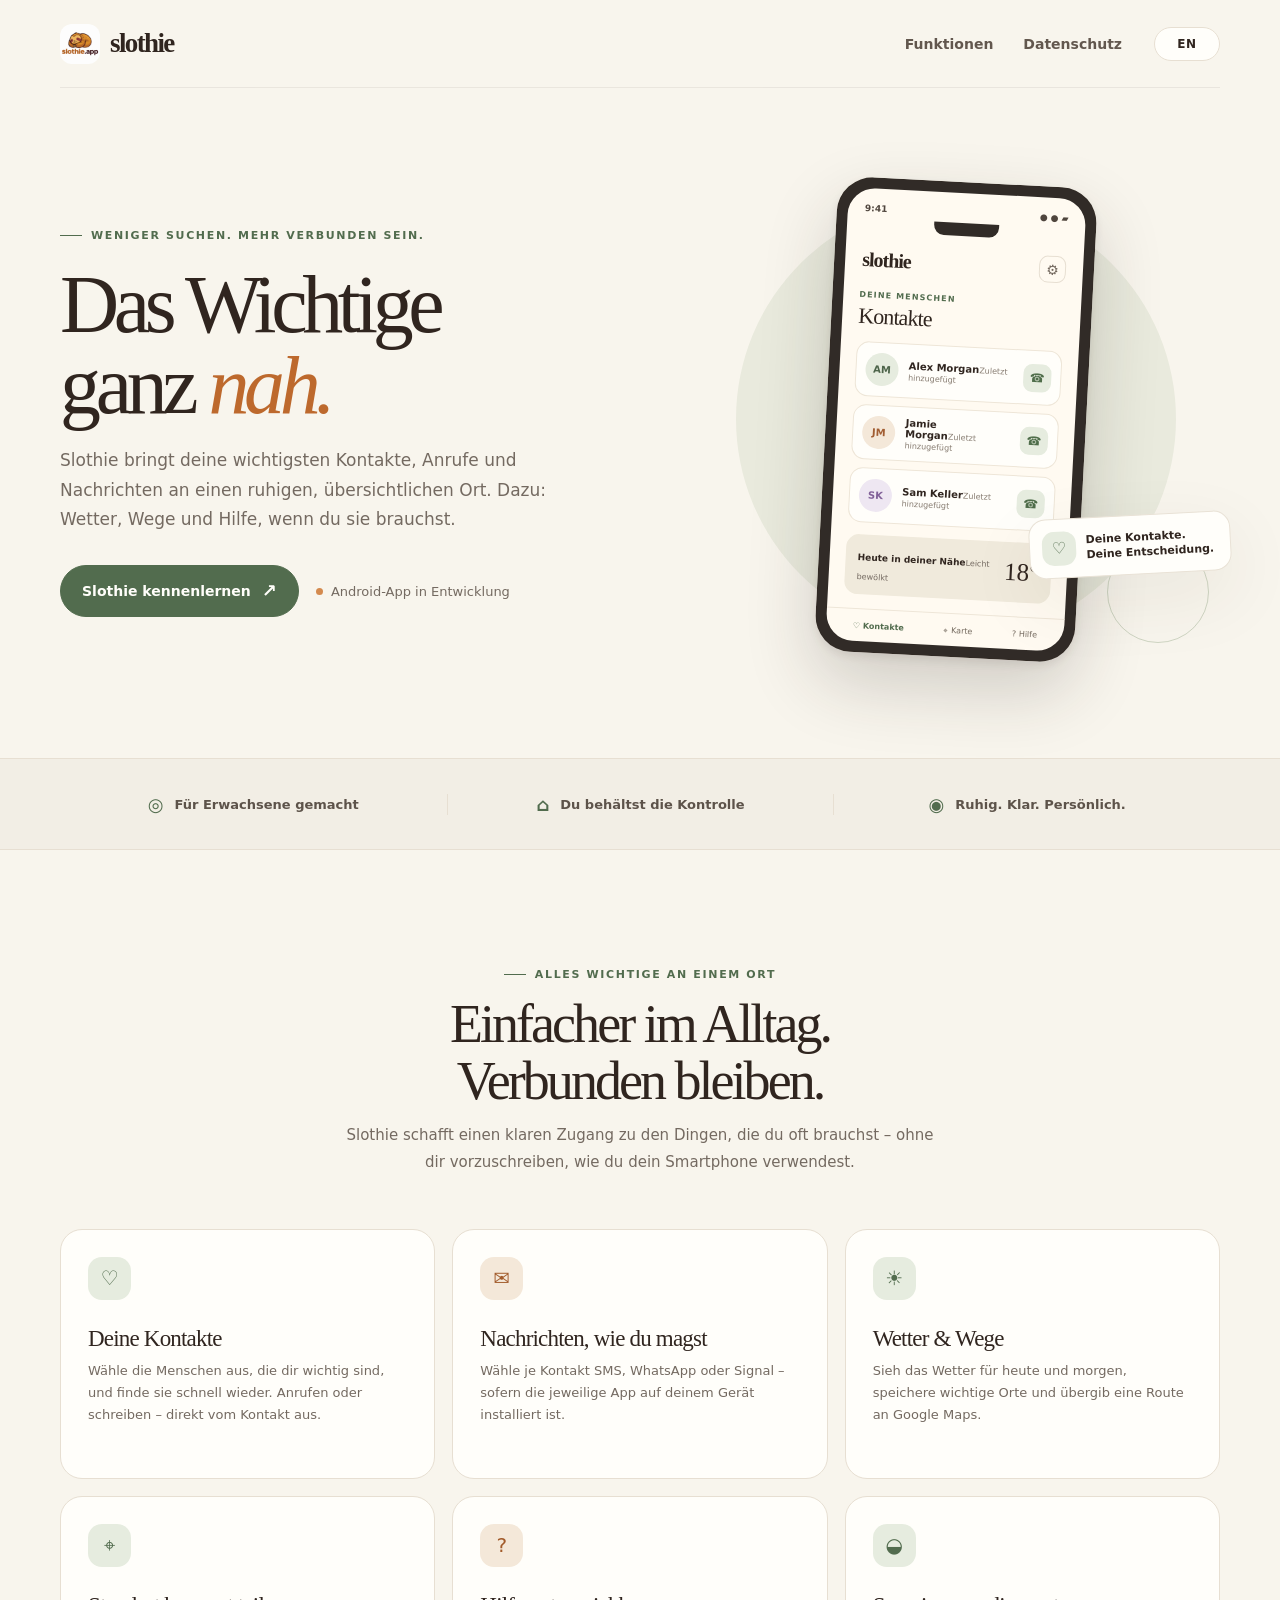
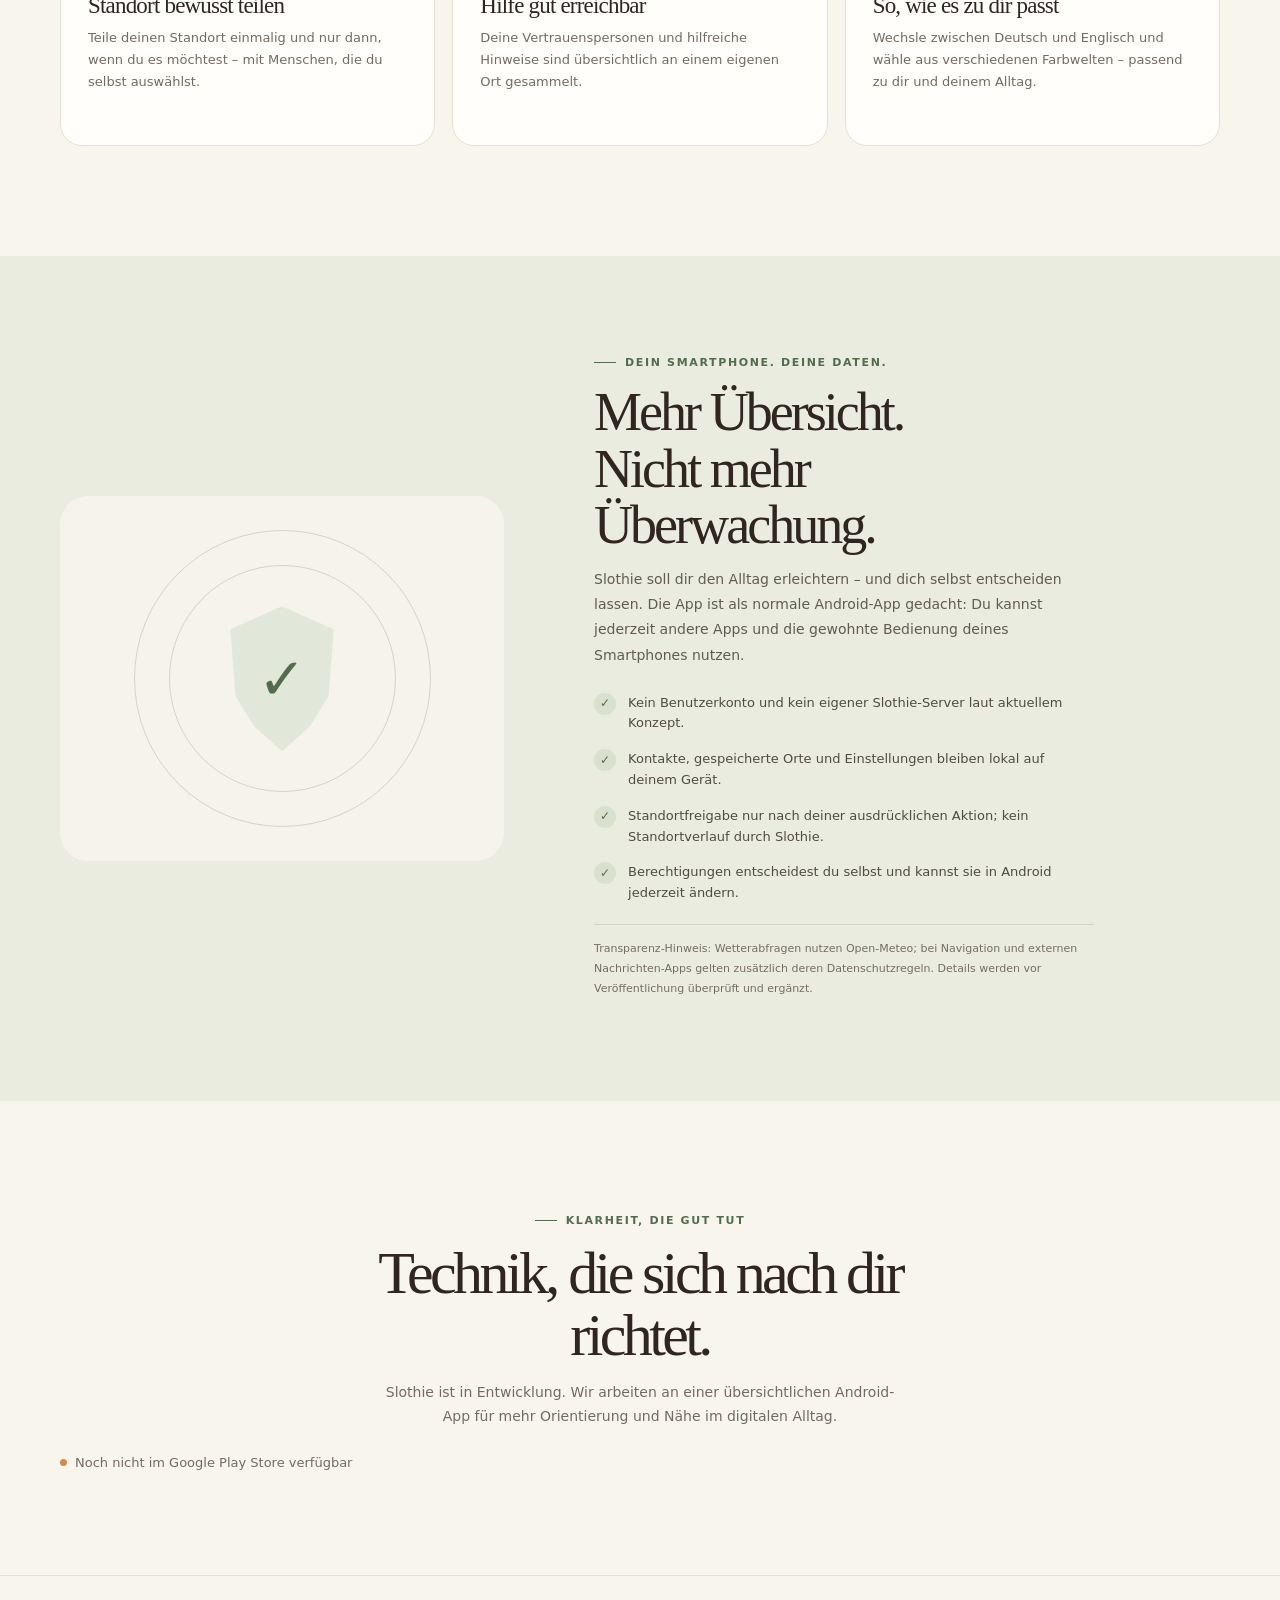
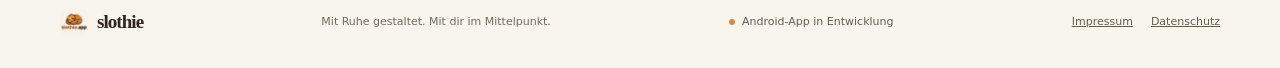
==== commit 30db739a: "Add Impressum and Datenschutz pages (DE/EN) and footer links Co-authored-by: Copilot <223556219+Copi" ====
--- a/index.html
+++ b/index.html
@@ -336,6 +336,8 @@
     .footer-brand { display: flex; align-items: center; gap: 9px; font-family: Georgia, "Times New Roman", serif; font-size: 19px; font-weight: 700; letter-spacing: -.05em; }
     .footer-brand img { width: 28px; height: 28px; border-radius: 8px; object-fit: cover; mix-blend-mode: multiply; }
     .footer-copy { color: var(--muted); font-size: 11px; }
+    .footer-links { display: flex; gap: 18px; font-size: 11px; }
+    .footer-links a { color: #665c52; }
     .footer-status { display: flex; align-items: center; gap: 7px; color: #665c52; font-size: 11px; }
     .footer-status::before { width: 6px; height: 6px; border-radius: 50%; content: ""; background: #d48a4e; }
 
@@ -383,6 +385,7 @@
       .closing h2 { font-size: 46px; }
       .footer-inner { min-height: 112px; flex-wrap: wrap; justify-content: space-between; padding-block: 19px; }
       .footer-copy { order: 1; flex-basis: 100%; }
+      .footer-links { order: 2; flex-basis: 100%; }
     }
     @media (prefers-reduced-motion: reduce) {
       *, *::before, *::after { scroll-behavior: auto !important; transition-duration: .01ms !important; }
@@ -521,6 +524,10 @@
       <div class="footer-brand"><img src="logo.png" alt=""><span>slothie</span></div>
       <span class="footer-copy" data-i18n="footerCopy">Mit Ruhe gestaltet. Mit dir im Mittelpunkt.</span>
       <span class="footer-status" data-i18n="footerStatus">Android-App in Entwicklung</span>
+      <nav class="footer-links" aria-label="Rechtliches">
+        <a href="impressum.html" data-i18n="footerImprint">Impressum</a>
+        <a href="datenschutz.html" data-i18n="footerPrivacy">Datenschutz</a>
+      </nav>
     </div>
   </footer>
 
@@ -581,7 +588,9 @@
         closingCopy: "Slothie ist in Entwicklung. Wir arbeiten an einer übersichtlichen Android-App für mehr Orientierung und Nähe im digitalen Alltag.",
         closingStatus: "Noch nicht im Google Play Store verfügbar",
         footerCopy: "Mit Ruhe gestaltet. Mit dir im Mittelpunkt.",
-        footerStatus: "Android-App in Entwicklung"
+        footerStatus: "Android-App in Entwicklung",
+        footerImprint: "Impressum",
+        footerPrivacy: "Datenschutz"
       },
       en: {
         brandAria: "Slothie home",
@@ -638,7 +647,9 @@
         closingCopy: "Slothie is in development. We're building a clear, approachable Android app to help you feel more at home in your digital day.",
         closingStatus: "Not yet available on Google Play",
         footerCopy: "Made with care. With you in mind.",
-        footerStatus: "Android app in development"
+        footerStatus: "Android app in development",
+        footerImprint: "Legal notice",
+        footerPrivacy: "Privacy policy"
       }
     };
 
@@ -658,6 +669,9 @@
       languageButton.textContent = selected === "de" ? "EN" : "DE";
       languageButton.setAttribute("aria-label", selected === "de" ? "Switch to English" : "Zu Deutsch wechseln");
       languageButton.setAttribute("aria-pressed", String(selected === "en"));
+      document.querySelectorAll(".footer-links a").forEach((link) => {
+        link.href = link.getAttribute("href").split("?")[0] + "?lang=" + selected;
+      });
       document.title = selected === "de" ? "Slothie — Das Wichtige ganz nah" : "Slothie — What matters, closer";
       document.querySelector('meta[name="description"]').content = selected === "de"
         ? "Slothie bringt wichtige Kontakte, Telefonie, Nachrichten, Wetter und Navigation übersichtlich auf deinem Android-Smartphone zusammen."
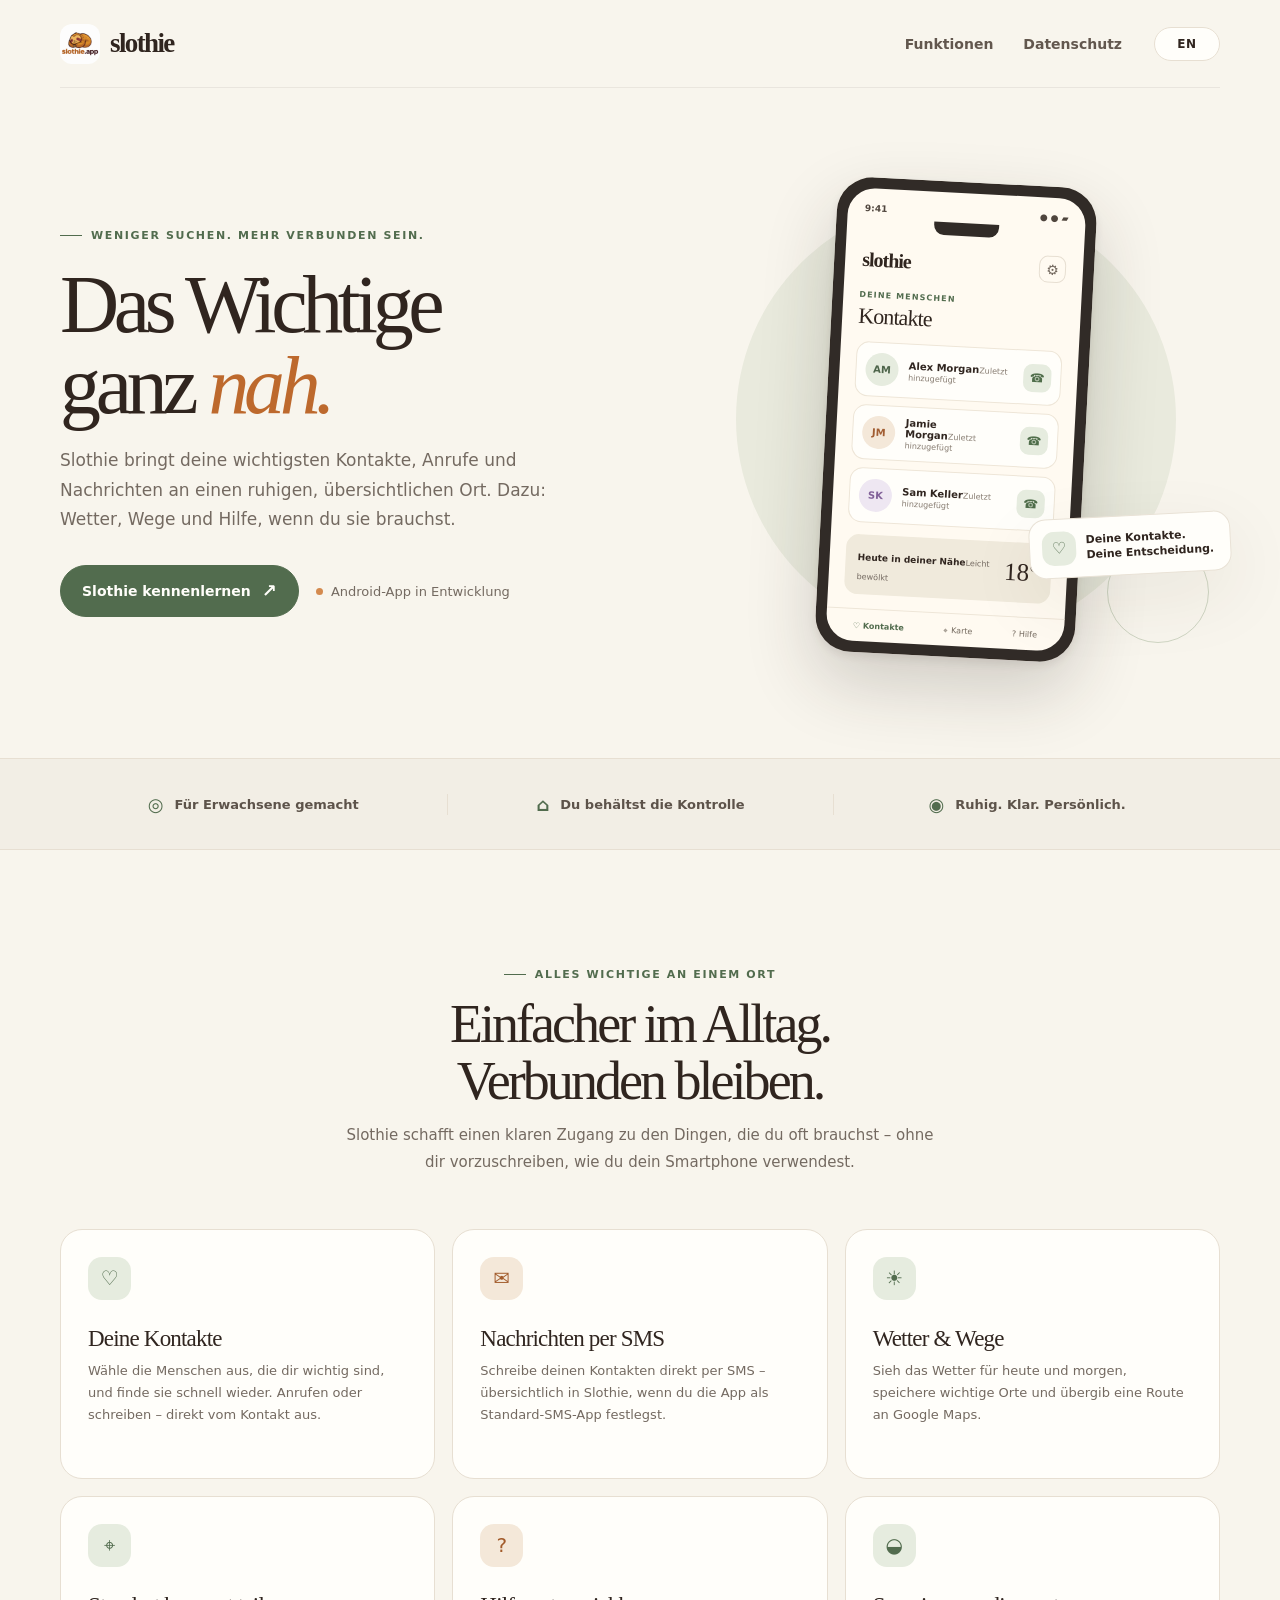
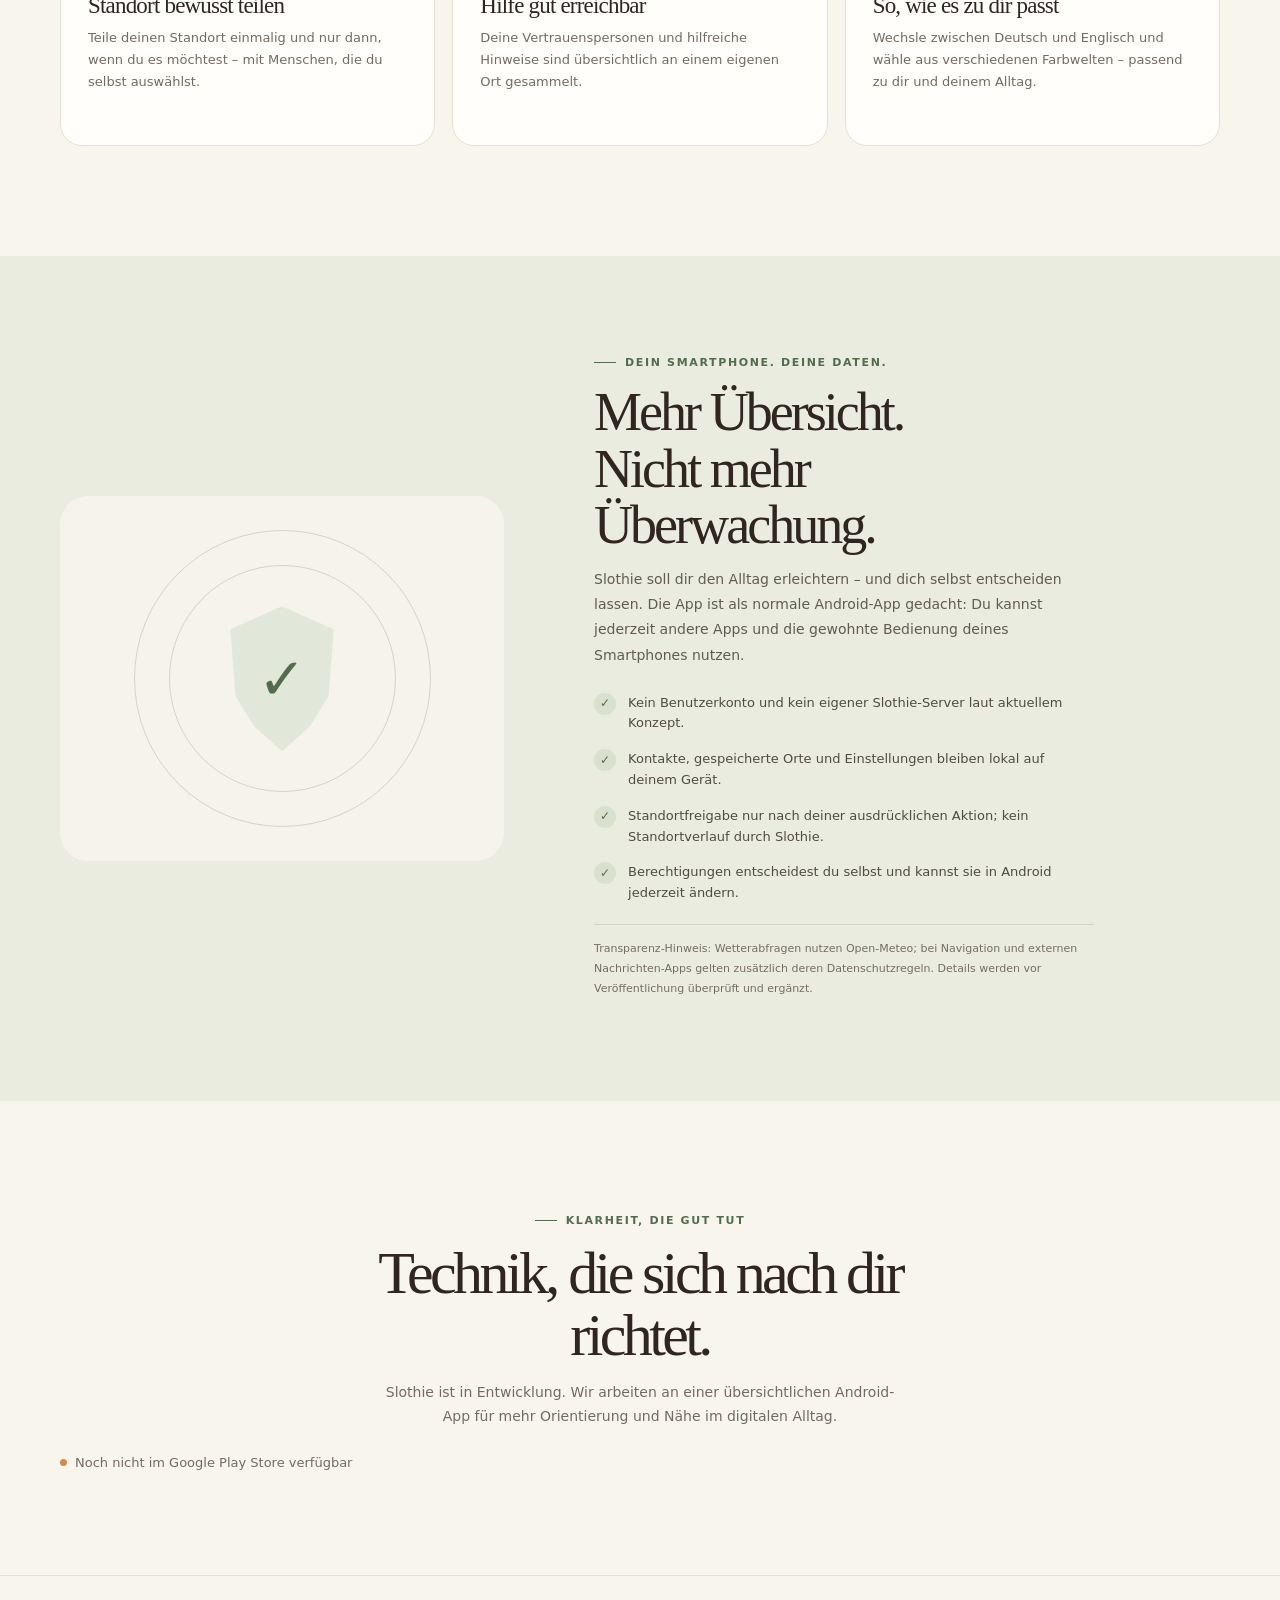
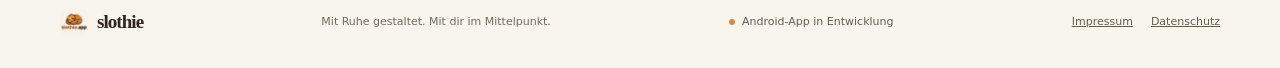
==== commit f6aaf293: "Describe SMS as the only messaging route; drop WhatsApp/Signal mentions Co-authored-by: Copilot <223" ====
--- a/index.html
+++ b/index.html
@@ -465,8 +465,8 @@
         </article>
         <article class="feature-card">
           <span class="feature-icon" aria-hidden="true">✉</span>
-          <h3 data-i18n="featureMessagesTitle">Nachrichten, wie du magst</h3>
-          <p data-i18n="featureMessagesCopy">Wähle je Kontakt SMS, WhatsApp oder Signal – sofern die jeweilige App auf deinem Gerät installiert ist.</p>
+          <h3 data-i18n="featureMessagesTitle">Nachrichten per SMS</h3>
+          <p data-i18n="featureMessagesCopy">Schreibe deinen Kontakten direkt per SMS – übersichtlich in Slothie, wenn du die App als Standard-SMS-App festlegst.</p>
         </article>
         <article class="feature-card">
           <span class="feature-icon" aria-hidden="true">☀</span>
@@ -565,8 +565,8 @@
         featuresIntro: "Slothie schafft einen klaren Zugang zu den Dingen, die du oft brauchst – ohne dir vorzuschreiben, wie du dein Smartphone verwendest.",
         featureContactsTitle: "Deine Kontakte",
         featureContactsCopy: "Wähle die Menschen aus, die dir wichtig sind, und finde sie schnell wieder. Anrufen oder schreiben – direkt vom Kontakt aus.",
-        featureMessagesTitle: "Nachrichten, wie du magst",
-        featureMessagesCopy: "Wähle je Kontakt SMS, WhatsApp oder Signal – sofern die jeweilige App auf deinem Gerät installiert ist.",
+        featureMessagesTitle: "Nachrichten per SMS",
+        featureMessagesCopy: "Schreibe deinen Kontakten direkt per SMS – übersichtlich in Slothie, wenn du die App als Standard-SMS-App festlegst.",
         featureWeatherTitle: "Wetter & Wege",
         featureWeatherCopy: "Sieh das Wetter für heute und morgen, speichere wichtige Orte und übergib eine Route an Google Maps.",
         featureLocationTitle: "Standort bewusst teilen",
@@ -624,8 +624,8 @@
         featuresIntro: "Slothie gives you a clear way to reach the things you use most—without dictating how you use your phone.",
         featureContactsTitle: "Your people",
         featureContactsCopy: "Choose the people who matter to you and find them quickly. Call or message them right from their contact card.",
-        featureMessagesTitle: "Message your way",
-        featureMessagesCopy: "Choose SMS, WhatsApp or Signal for each contact, as long as the app is installed on your phone.",
+        featureMessagesTitle: "Messages by SMS",
+        featureMessagesCopy: "Text your contacts by SMS, clearly laid out in Slothie when you set it as your default SMS app.",
         featureWeatherTitle: "Weather & directions",
         featureWeatherCopy: "Check today's and tomorrow's forecast, save favourite places and open a route in Google Maps.",
         featureLocationTitle: "Share your location, your choice",
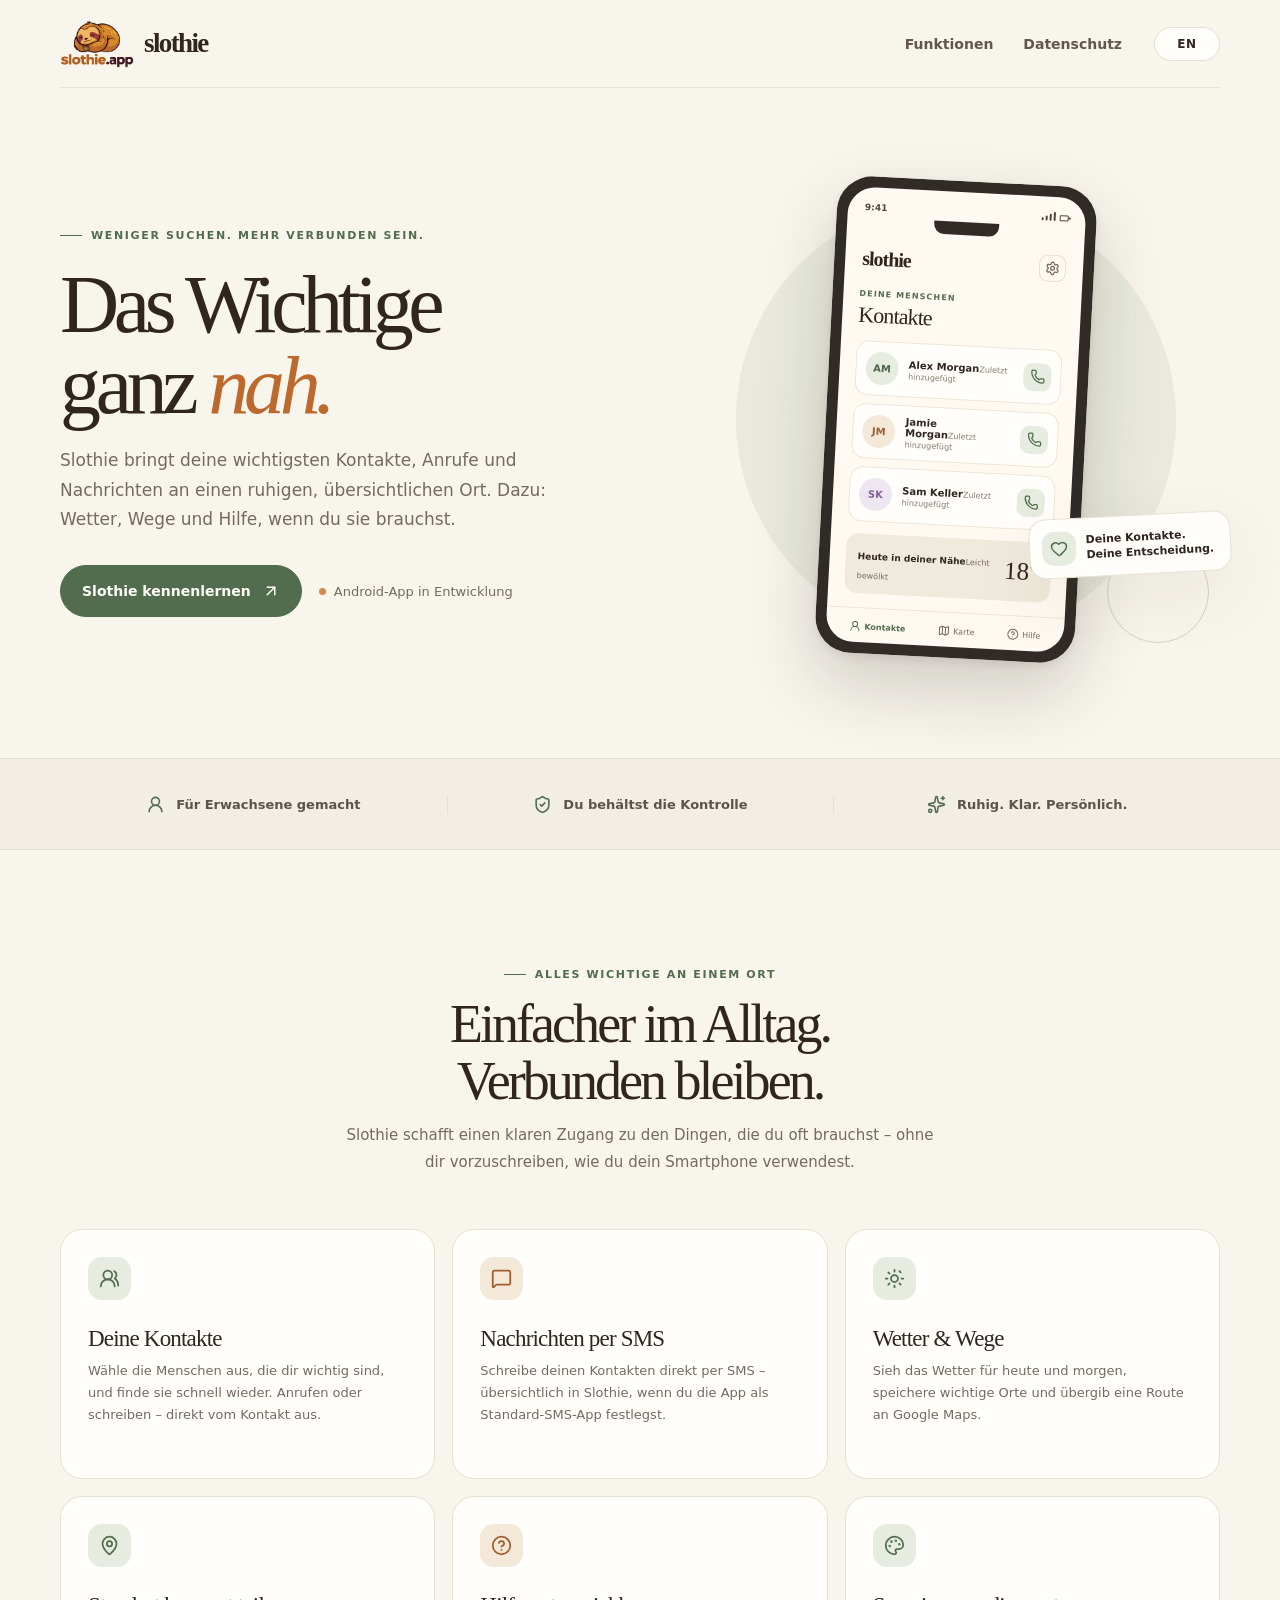
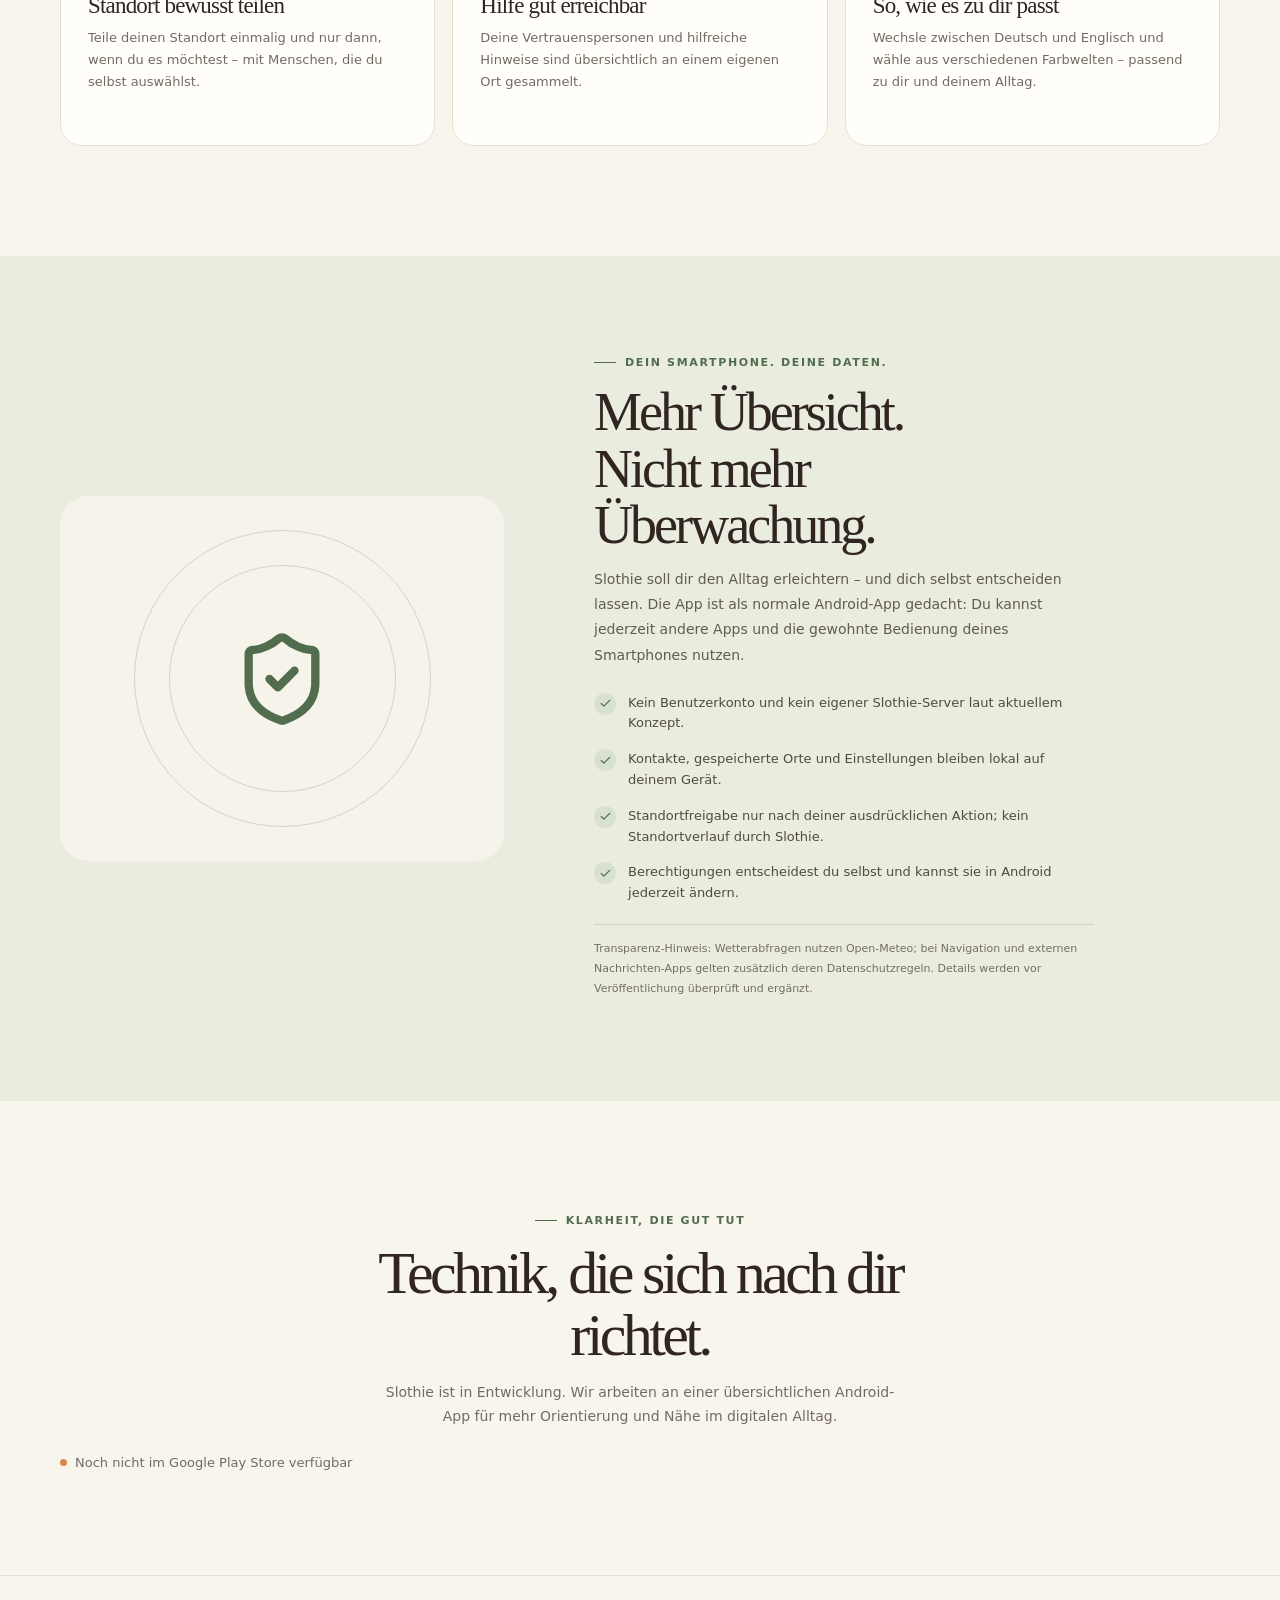
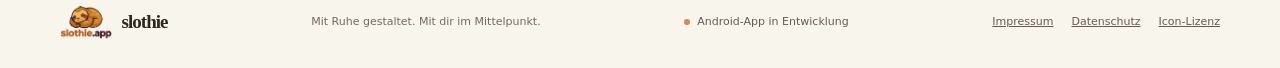
==== commit 3995918d: "Update Slothie icons, branding, and address Co-authored-by: Copilot <223556219+Copilot@users.noreply" ====
--- a/index.html
+++ b/index.html
@@ -63,11 +63,8 @@
       text-decoration: none;
     }
     .brand-mark {
-      width: 40px;
-      height: 40px;
-      object-fit: cover;
-      border-radius: 12px;
-      mix-blend-mode: multiply;
+      width: auto;
+      height: 48px;
     }
     .nav-right, .nav-links { display: flex; align-items: center; }
     .nav-right { gap: 32px; }
@@ -138,6 +135,7 @@
       line-height: 1.75;
     }
     .hero-actions { display: flex; align-items: center; gap: 17px; flex-wrap: wrap; }
+    .icon { display: block; width: 1em; height: 1em; flex: none; }
     .button {
       min-height: 52px;
       display: inline-flex;
@@ -221,10 +219,19 @@
       font-size: 9px;
       font-weight: 750;
     }
+    .phone-status-icons { display: flex; align-items: end; gap: 2px; height: 9px; }
+    .phone-status-icons i { width: 2px; border-radius: 1px; background: currentColor; }
+    .phone-status-icons i:nth-child(1) { height: 3px; }
+    .phone-status-icons i:nth-child(2) { height: 5px; }
+    .phone-status-icons i:nth-child(3) { height: 7px; }
+    .phone-status-icons i:nth-child(4) { height: 9px; }
+    .phone-battery { width: 9px; height: 6px; margin-left: 2px; border: 1px solid currentColor; border-radius: 1px; position: relative; }
+    .phone-battery::after { position: absolute; top: 1px; right: -3px; width: 2px; height: 2px; content: ""; background: currentColor; }
     .phone-notch { width: 65px; height: 13px; margin: 0 auto 8px; border-radius: 0 0 10px 10px; background: #312b27; }
     .phone-head { display: flex; align-items: center; justify-content: space-between; padding: 7px 17px 15px; }
     .phone-brand { font-family: Georgia, "Times New Roman", serif; font-size: 20px; font-weight: 700; letter-spacing: -.05em; }
-    .phone-settings { width: 27px; height: 27px; display: grid; place-items: center; border: 1px solid #e7dfd2; border-radius: 9px; color: #71665c; font-size: 14px; }
+    .phone-settings { width: 27px; height: 27px; display: grid; place-items: center; border: 1px solid #e7dfd2; border-radius: 9px; color: #71665c; }
+    .phone-settings .icon { width: 15px; height: 15px; }
     .phone-content { padding: 0 16px; }
     .phone-label { margin: 2px 0 4px; color: var(--green); font-size: 8px; font-weight: 800; letter-spacing: .14em; text-transform: uppercase; }
     .phone-title { margin: 0 0 12px; font-family: Georgia, "Times New Roman", serif; font-size: 22px; letter-spacing: -.04em; }
@@ -241,7 +248,8 @@
     .avatar { width: 33px; height: 33px; display: grid; place-items: center; border-radius: 50%; color: #4d644a; background: #e6ecdf; font-size: 10px; font-weight: 800; }
     .contact-name { flex: 1; font-size: 10px; font-weight: 750; }
     .contact-sub { margin-top: 3px; color: #877c71; font-size: 8px; font-weight: 450; }
-    .phone-action { width: 28px; height: 28px; display: grid; place-items: center; border-radius: 9px; color: #4f6d4a; background: #e6ecdf; font-size: 12px; }
+    .phone-action { width: 28px; height: 28px; display: grid; place-items: center; border-radius: 9px; color: #4f6d4a; background: #e6ecdf; }
+    .phone-action .icon { width: 15px; height: 15px; }
     .weather-card {
       display: flex;
       align-items: center;
@@ -255,6 +263,8 @@
     .weather-copy { margin-top: 3px; color: #746a61; font-size: 8px; }
     .weather-temp { font-family: Georgia, "Times New Roman", serif; font-size: 25px; }
     .phone-tabs { display: flex; justify-content: space-around; padding: 12px 7px 10px; margin-top: 14px; border-top: 1px solid #eee6d8; color: #73695e; font-size: 8px; }
+    .phone-tabs span { display: inline-flex; align-items: center; gap: 3px; }
+    .phone-tabs .icon { width: 12px; height: 12px; }
     .phone-tabs span:first-child { color: var(--green); font-weight: 800; }
     .float-note {
       position: absolute;
@@ -273,13 +283,15 @@
       line-height: 1.4;
       transform: rotate(-3deg);
     }
-    .float-icon { width: 34px; height: 34px; display: grid; place-items: center; border-radius: 12px; color: var(--green); background: var(--green-soft); font-size: 16px; }
+    .float-icon { width: 34px; height: 34px; display: grid; place-items: center; border-radius: 12px; color: var(--green); background: var(--green-soft); }
+    .float-icon .icon { width: 18px; height: 18px; }
 
     .trust-strip { border-block: 1px solid var(--line); background: #f2eee5; }
     .trust-inner { min-height: 90px; display: grid; grid-template-columns: repeat(3, 1fr); align-items: center; }
     .trust-item { display: flex; justify-content: center; align-items: center; gap: 11px; color: #5d534a; font-size: 13px; font-weight: 650; }
     .trust-item + .trust-item { border-left: 1px solid var(--line); }
-    .trust-icon { color: var(--green); font-size: 18px; }
+    .trust-icon { color: var(--green); }
+    .trust-icon .icon { width: 19px; height: 19px; }
 
     .section { padding-block: 110px; }
     .section-heading { max-width: 610px; margin: 0 auto 54px; text-align: center; }
@@ -303,6 +315,7 @@
     .feature-card:hover { transform: translateY(-4px); box-shadow: var(--shadow); }
     .feature-icon { width: 43px; height: 43px; display: grid; place-items: center; margin-bottom: 26px; border-radius: 14px; color: var(--green); background: var(--green-soft); font-size: 20px; }
     .feature-card:nth-child(2) .feature-icon, .feature-card:nth-child(5) .feature-icon { color: #a25b2b; background: #f4e8d9; }
+    .feature-icon .icon { width: 21px; height: 21px; }
     .feature-card h3 { margin: 0 0 8px; font-size: 23px; letter-spacing: -.035em; }
     .feature-card p { margin: 0; color: var(--muted); font-size: 13px; line-height: 1.7; }
 
@@ -319,13 +332,15 @@
     }
     .privacy-art::before, .privacy-art::after { position: absolute; width: 225px; height: 225px; border: 1px solid #89977f55; border-radius: 50%; content: ""; }
     .privacy-art::after { width: 295px; height: 295px; }
-    .privacy-shield { position: relative; z-index: 1; width: 126px; height: 145px; display: grid; place-items: center; clip-path: polygon(50% 0, 91% 16%, 87% 62%, 72% 83%, 50% 100%, 28% 83%, 13% 62%, 9% 16%); color: var(--green); background: #e1e8d9; font-size: 58px; }
+    .privacy-shield { position: relative; z-index: 1; width: 126px; height: 145px; display: grid; place-items: center; color: var(--green); }
+    .privacy-shield .icon { width: 100px; height: 100px; }
     .privacy-copy { max-width: 500px; }
     .privacy-copy h2 { margin-top: 15px; }
     .privacy-copy > p { color: #625b52; font-size: 14px; line-height: 1.8; }
     .privacy-list { display: grid; gap: 15px; padding: 0; margin: 25px 0 0; list-style: none; }
     .privacy-list li { display: grid; grid-template-columns: 23px 1fr; gap: 11px; color: #514b43; font-size: 13px; line-height: 1.6; }
-    .privacy-list li::before { width: 22px; height: 22px; display: grid; place-items: center; border-radius: 50%; content: "✓"; color: var(--green); background: #d8e1ce; font-size: 12px; font-weight: 800; }
+    .privacy-check { width: 22px; height: 22px; display: grid; place-items: center; border-radius: 50%; color: var(--green); background: #d8e1ce; }
+    .privacy-check .icon { width: 13px; height: 13px; }
     .privacy-note { padding-top: 14px; margin-top: 20px; border-top: 1px solid #cfd5c4; color: #756d63 !important; font-size: 11px !important; }
 
     .closing { padding-block: 105px; text-align: center; }
@@ -334,7 +349,7 @@
     .site-footer { border-top: 1px solid var(--line); }
     .footer-inner { min-height: 92px; display: flex; align-items: center; justify-content: space-between; gap: 20px; }
     .footer-brand { display: flex; align-items: center; gap: 9px; font-family: Georgia, "Times New Roman", serif; font-size: 19px; font-weight: 700; letter-spacing: -.05em; }
-    .footer-brand img { width: 28px; height: 28px; border-radius: 8px; object-fit: cover; mix-blend-mode: multiply; }
+    .footer-brand img { width: auto; height: 34px; }
     .footer-copy { color: var(--muted); font-size: 11px; }
     .footer-links { display: flex; gap: 18px; font-size: 11px; }
     .footer-links a { color: #665c52; }
@@ -356,7 +371,7 @@
       .shell { width: min(100% - 36px, 460px); }
       .nav { min-height: 70px; }
       .brand { font-size: 24px; }
-      .brand-mark { width: 35px; height: 35px; }
+      .brand-mark { height: 42px; }
       .nav-right { gap: 12px; }
       .nav-links { display: none; }
       .language-toggle { min-width: 59px; padding: 8px 10px; }
@@ -417,7 +432,7 @@
         <h1 id="hero-title" data-i18n="heroTitle">Das Wichtige<br>ganz <em>nah.</em></h1>
         <p class="hero-lede" data-i18n="heroLede">Slothie bringt deine wichtigsten Kontakte, Anrufe und Nachrichten an einen ruhigen, übersichtlichen Ort. Dazu: Wetter, Wege und Hilfe, wenn du sie brauchst.</p>
         <div class="hero-actions">
-          <a class="button" href="#features"><span data-i18n="heroButton">Slothie kennenlernen</span><span class="arrow" aria-hidden="true">↗</span></a>
+          <a class="button" href="#features"><span data-i18n="heroButton">Slothie kennenlernen</span><span class="arrow" aria-hidden="true"><svg class="icon" viewBox="0 0 24 24" fill="none" stroke="currentColor" stroke-width="2" stroke-linecap="round" stroke-linejoin="round"><path d="M7 7h10v10" /><path d="M7 17 17 7" /></svg></span></a>
           <span class="availability" data-i18n="availability">Android-App in Entwicklung</span>
         </div>
       </div>
@@ -425,29 +440,29 @@
       <div class="hero-visual" role="img" aria-label="Vorschau der Slothie-App auf einem Smartphone" data-i18n-aria="heroImageAria">
         <div class="phone" aria-hidden="true">
           <div class="phone-screen">
-            <div class="phone-status"><span>9:41</span><span>● ● ▰</span></div>
+            <div class="phone-status"><span>9:41</span><span class="phone-status-icons" aria-hidden="true"><i></i><i></i><i></i><i></i><span class="phone-battery"></span></span></div>
             <div class="phone-notch"></div>
-            <div class="phone-head"><span class="phone-brand">slothie</span><span class="phone-settings">⚙</span></div>
+            <div class="phone-head"><span class="phone-brand">slothie</span><span class="phone-settings"><svg class="icon" aria-hidden="true" viewBox="0 0 24 24" fill="none" stroke="currentColor" stroke-width="2" stroke-linecap="round" stroke-linejoin="round"><path d="M9.671 4.136a2.34 2.34 0 0 1 4.659 0 2.34 2.34 0 0 0 3.319 1.915 2.34 2.34 0 0 1 2.33 4.033 2.34 2.34 0 0 0 0 3.831 2.34 2.34 0 0 1-2.33 4.033 2.34 2.34 0 0 0-3.319 1.915 2.34 2.34 0 0 1-4.659 0 2.34 2.34 0 0 0-3.32-1.915 2.34 2.34 0 0 1-2.33-4.033 2.34 2.34 0 0 0 0-3.831A2.34 2.34 0 0 1 6.35 6.051a2.34 2.34 0 0 0 3.319-1.915" /><circle cx="12" cy="12" r="3" /></svg></span></div>
             <div class="phone-content">
               <p class="phone-label" data-i18n="mockEyebrow">Deine Menschen</p>
               <h2 class="phone-title" data-i18n="mockTitle">Kontakte</h2>
-              <div class="contact-card"><span class="avatar">AM</span><span class="contact-name"><span data-i18n="mockContact1">Alex Morgan</span><span class="contact-sub" data-i18n="mockContactSub">Zuletzt hinzugefügt</span></span><span class="phone-action" aria-hidden="true">☎</span></div>
-              <div class="contact-card"><span class="avatar" style="color:#a15d32;background:#f4e8d9">JM</span><span class="contact-name"><span data-i18n="mockContact2">Jamie Morgan</span><span class="contact-sub" data-i18n="mockContactSub">Zuletzt hinzugefügt</span></span><span class="phone-action" aria-hidden="true">☎</span></div>
-              <div class="contact-card"><span class="avatar" style="color:#806098;background:#eee7f2">SK</span><span class="contact-name"><span data-i18n="mockContact3">Sam Keller</span><span class="contact-sub" data-i18n="mockContactSub">Zuletzt hinzugefügt</span></span><span class="phone-action" aria-hidden="true">☎</span></div>
+              <div class="contact-card"><span class="avatar">AM</span><span class="contact-name"><span data-i18n="mockContact1">Alex Morgan</span><span class="contact-sub" data-i18n="mockContactSub">Zuletzt hinzugefügt</span></span><span class="phone-action" aria-hidden="true"><svg class="icon" viewBox="0 0 24 24" fill="none" stroke="currentColor" stroke-width="2" stroke-linecap="round" stroke-linejoin="round"><path d="M13.832 16.568a1 1 0 0 0 1.213-.303l.355-.465A2 2 0 0 1 17 15h3a2 2 0 0 1 2 2v3a2 2 0 0 1-2 2A18 18 0 0 1 2 4a2 2 0 0 1 2-2h3a2 2 0 0 1 2 2v3a2 2 0 0 1-.8 1.6l-.468.351a1 1 0 0 0-.292 1.233 14 14 0 0 0 6.392 6.384" /></svg></span></div>
+              <div class="contact-card"><span class="avatar" style="color:#a15d32;background:#f4e8d9">JM</span><span class="contact-name"><span data-i18n="mockContact2">Jamie Morgan</span><span class="contact-sub" data-i18n="mockContactSub">Zuletzt hinzugefügt</span></span><span class="phone-action" aria-hidden="true"><svg class="icon" viewBox="0 0 24 24" fill="none" stroke="currentColor" stroke-width="2" stroke-linecap="round" stroke-linejoin="round"><path d="M13.832 16.568a1 1 0 0 0 1.213-.303l.355-.465A2 2 0 0 1 17 15h3a2 2 0 0 1 2 2v3a2 2 0 0 1-2 2A18 18 0 0 1 2 4a2 2 0 0 1 2-2h3a2 2 0 0 1 2 2v3a2 2 0 0 1-.8 1.6l-.468.351a1 1 0 0 0-.292 1.233 14 14 0 0 0 6.392 6.384" /></svg></span></div>
+              <div class="contact-card"><span class="avatar" style="color:#806098;background:#eee7f2">SK</span><span class="contact-name"><span data-i18n="mockContact3">Sam Keller</span><span class="contact-sub" data-i18n="mockContactSub">Zuletzt hinzugefügt</span></span><span class="phone-action" aria-hidden="true"><svg class="icon" viewBox="0 0 24 24" fill="none" stroke="currentColor" stroke-width="2" stroke-linecap="round" stroke-linejoin="round"><path d="M13.832 16.568a1 1 0 0 0 1.213-.303l.355-.465A2 2 0 0 1 17 15h3a2 2 0 0 1 2 2v3a2 2 0 0 1-2 2A18 18 0 0 1 2 4a2 2 0 0 1 2-2h3a2 2 0 0 1 2 2v3a2 2 0 0 1-.8 1.6l-.468.351a1 1 0 0 0-.292 1.233 14 14 0 0 0 6.392 6.384" /></svg></span></div>
               <div class="weather-card"><span><span class="weather-city" data-i18n="mockWeatherCity">Heute in deiner Nähe</span><span class="weather-copy" data-i18n="mockWeather">Leicht bewölkt</span></span><span class="weather-temp">18°</span></div>
             </div>
-            <div class="phone-tabs"><span data-i18n="mockTabContacts">♡ Kontakte</span><span data-i18n="mockTabMap">⌖ Karte</span><span data-i18n="mockTabHelp">? Hilfe</span></div>
+            <div class="phone-tabs"><span><svg class="icon" aria-hidden="true" viewBox="0 0 24 24" fill="none" stroke="currentColor" stroke-width="2" stroke-linecap="round" stroke-linejoin="round"><circle cx="12" cy="8" r="5" /><path d="M20 21a8 8 0 0 0-16 0" /></svg><span data-i18n="mockTabContacts">Kontakte</span></span><span><svg class="icon" aria-hidden="true" viewBox="0 0 24 24" fill="none" stroke="currentColor" stroke-width="2" stroke-linecap="round" stroke-linejoin="round"><path d="M14.106 5.553a2 2 0 0 0 1.788 0l3.659-1.83A1 1 0 0 1 21 4.619v12.764a1 1 0 0 1-.553.894l-4.553 2.277a2 2 0 0 1-1.788 0l-4.212-2.106a2 2 0 0 0-1.788 0l-3.659 1.83A1 1 0 0 1 3 19.381V6.618a1 1 0 0 1 .553-.894l4.553-2.277a2 2 0 0 1 1.788 0z" /><path d="M15 5.764v15" /><path d="M9 3.236v15" /></svg><span data-i18n="mockTabMap">Karte</span></span><span><svg class="icon" aria-hidden="true" viewBox="0 0 24 24" fill="none" stroke="currentColor" stroke-width="2" stroke-linecap="round" stroke-linejoin="round"><circle cx="12" cy="12" r="10" /><path d="M9.09 9a3 3 0 0 1 5.83 1c0 2-3 3-3 3" /><path d="M12 17h.01" /></svg><span data-i18n="mockTabHelp">Hilfe</span></span></div>
           </div>
         </div>
-        <div class="float-note"><span class="float-icon" aria-hidden="true">♡</span><span data-i18n="floatNote">Deine Kontakte.<br>Deine Entscheidung.</span></div>
+        <div class="float-note"><span class="float-icon" aria-hidden="true"><svg class="icon" viewBox="0 0 24 24" fill="none" stroke="currentColor" stroke-width="2" stroke-linecap="round" stroke-linejoin="round"><path d="M2 9.5a5.5 5.5 0 0 1 9.591-3.676.56.56 0 0 0 .818 0A5.49 5.49 0 0 1 22 9.5c0 2.29-1.5 4-3 5.5l-5.492 5.313a2 2 0 0 1-3 .019L5 15c-1.5-1.5-3-3.2-3-5.5" /></svg></span><span data-i18n="floatNote">Deine Kontakte.<br>Deine Entscheidung.</span></div>
       </div>
     </section>
 
     <section class="trust-strip" aria-label="Slothie-Grundsätze">
       <div class="trust-inner shell">
-        <div class="trust-item"><span class="trust-icon" aria-hidden="true">◎</span><span data-i18n="trust1">Für Erwachsene gemacht</span></div>
-        <div class="trust-item"><span class="trust-icon" aria-hidden="true">⌂</span><span data-i18n="trust2">Du behältst die Kontrolle</span></div>
-        <div class="trust-item"><span class="trust-icon" aria-hidden="true">◉</span><span data-i18n="trust3">Ruhig. Klar. Persönlich.</span></div>
+        <div class="trust-item"><span class="trust-icon" aria-hidden="true"><svg class="icon" viewBox="0 0 24 24" fill="none" stroke="currentColor" stroke-width="2" stroke-linecap="round" stroke-linejoin="round"><circle cx="12" cy="8" r="5" /><path d="M20 21a8 8 0 0 0-16 0" /></svg></span><span data-i18n="trust1">Für Erwachsene gemacht</span></div>
+        <div class="trust-item"><span class="trust-icon" aria-hidden="true"><svg class="icon" viewBox="0 0 24 24" fill="none" stroke="currentColor" stroke-width="2" stroke-linecap="round" stroke-linejoin="round"><path d="M20 13c0 5-3.5 7.5-7.66 8.95a1 1 0 0 1-.67-.01C7.5 20.5 4 18 4 13V6a1 1 0 0 1 1-1c2 0 4.5-1.2 6.24-2.72a1.17 1.17 0 0 1 1.52 0C14.51 3.81 17 5 19 5a1 1 0 0 1 1 1z" /><path d="m9 12 2 2 4-4" /></svg></span><span data-i18n="trust2">Du behältst die Kontrolle</span></div>
+        <div class="trust-item"><span class="trust-icon" aria-hidden="true"><svg class="icon" viewBox="0 0 24 24" fill="none" stroke="currentColor" stroke-width="2" stroke-linecap="round" stroke-linejoin="round"><path d="M11.017 2.814a1 1 0 0 1 1.966 0l1.051 5.558a2 2 0 0 0 1.594 1.594l5.558 1.051a1 1 0 0 1 0 1.966l-5.558 1.051a2 2 0 0 0-1.594 1.594l-1.051 5.558a1 1 0 0 1-1.966 0l-1.051-5.558a2 2 0 0 0-1.594-1.594l-5.558-1.051a1 1 0 0 1 0-1.966l5.558-1.051a2 2 0 0 0 1.594-1.594z" /><path d="M20 2v4" /><path d="M22 4h-4" /><circle cx="4" cy="20" r="2" /></svg></span><span data-i18n="trust3">Ruhig. Klar. Persönlich.</span></div>
       </div>
     </section>
 
@@ -459,32 +474,32 @@
       </div>
       <div class="feature-grid">
         <article class="feature-card">
-          <span class="feature-icon" aria-hidden="true">♡</span>
+          <span class="feature-icon" aria-hidden="true"><svg class="icon" viewBox="0 0 24 24" fill="none" stroke="currentColor" stroke-width="2" stroke-linecap="round" stroke-linejoin="round"><path d="M18 21a8 8 0 0 0-16 0" /><circle cx="10" cy="8" r="5" /><path d="M22 20c0-3.37-2-6.5-4-8a5 5 0 0 0-.45-8.3" /></svg></span>
           <h3 data-i18n="featureContactsTitle">Deine Kontakte</h3>
           <p data-i18n="featureContactsCopy">Wähle die Menschen aus, die dir wichtig sind, und finde sie schnell wieder. Anrufen oder schreiben – direkt vom Kontakt aus.</p>
         </article>
         <article class="feature-card">
-          <span class="feature-icon" aria-hidden="true">✉</span>
+          <span class="feature-icon" aria-hidden="true"><svg class="icon" viewBox="0 0 24 24" fill="none" stroke="currentColor" stroke-width="2" stroke-linecap="round" stroke-linejoin="round"><path d="M22 17a2 2 0 0 1-2 2H6.828a2 2 0 0 0-1.414.586l-2.202 2.202A.71.71 0 0 1 2 21.286V5a2 2 0 0 1 2-2h16a2 2 0 0 1 2 2z" /></svg></span>
           <h3 data-i18n="featureMessagesTitle">Nachrichten per SMS</h3>
           <p data-i18n="featureMessagesCopy">Schreibe deinen Kontakten direkt per SMS – übersichtlich in Slothie, wenn du die App als Standard-SMS-App festlegst.</p>
         </article>
         <article class="feature-card">
-          <span class="feature-icon" aria-hidden="true">☀</span>
+          <span class="feature-icon" aria-hidden="true"><svg class="icon" viewBox="0 0 24 24" fill="none" stroke="currentColor" stroke-width="2" stroke-linecap="round" stroke-linejoin="round"><circle cx="12" cy="12" r="4" /><path d="M12 2v2" /><path d="M12 20v2" /><path d="m4.93 4.93 1.41 1.41" /><path d="m17.66 17.66 1.41 1.41" /><path d="M2 12h2" /><path d="M20 12h2" /><path d="m6.34 17.66-1.41 1.41" /><path d="m19.07 4.93-1.41-1.41" /></svg></span>
           <h3 data-i18n="featureWeatherTitle">Wetter &amp; Wege</h3>
           <p data-i18n="featureWeatherCopy">Sieh das Wetter für heute und morgen, speichere wichtige Orte und übergib eine Route an Google Maps.</p>
         </article>
         <article class="feature-card">
-          <span class="feature-icon" aria-hidden="true">⌖</span>
+          <span class="feature-icon" aria-hidden="true"><svg class="icon" viewBox="0 0 24 24" fill="none" stroke="currentColor" stroke-width="2" stroke-linecap="round" stroke-linejoin="round"><path d="M20 10c0 4.993-5.539 10.193-7.399 11.799a1 1 0 0 1-1.202 0C9.539 20.193 4 14.993 4 10a8 8 0 0 1 16 0" /><circle cx="12" cy="10" r="3" /></svg></span>
           <h3 data-i18n="featureLocationTitle">Standort bewusst teilen</h3>
           <p data-i18n="featureLocationCopy">Teile deinen Standort einmalig und nur dann, wenn du es möchtest – mit Menschen, die du selbst auswählst.</p>
         </article>
         <article class="feature-card">
-          <span class="feature-icon" aria-hidden="true">?</span>
+          <span class="feature-icon" aria-hidden="true"><svg class="icon" viewBox="0 0 24 24" fill="none" stroke="currentColor" stroke-width="2" stroke-linecap="round" stroke-linejoin="round"><circle cx="12" cy="12" r="10" /><path d="M9.09 9a3 3 0 0 1 5.83 1c0 2-3 3-3 3" /><path d="M12 17h.01" /></svg></span>
           <h3 data-i18n="featureHelpTitle">Hilfe gut erreichbar</h3>
           <p data-i18n="featureHelpCopy">Deine Vertrauenspersonen und hilfreiche Hinweise sind übersichtlich an einem eigenen Ort gesammelt.</p>
         </article>
         <article class="feature-card">
-          <span class="feature-icon" aria-hidden="true">◒</span>
+          <span class="feature-icon" aria-hidden="true"><svg class="icon" viewBox="0 0 24 24" fill="none" stroke="currentColor" stroke-width="2" stroke-linecap="round" stroke-linejoin="round"><path d="M12 22a1 1 0 0 1 0-20 10 9 0 0 1 10 9 5 5 0 0 1-5 5h-2.25a1.75 1.75 0 0 0-1.4 2.8l.3.4a1.75 1.75 0 0 1-1.4 2.8z" /><circle cx="13.5" cy="6.5" r=".5" fill="currentColor" /><circle cx="17.5" cy="10.5" r=".5" fill="currentColor" /><circle cx="6.5" cy="12.5" r=".5" fill="currentColor" /><circle cx="8.5" cy="7.5" r=".5" fill="currentColor" /></svg></span>
           <h3 data-i18n="featurePersonalTitle">So, wie es zu dir passt</h3>
           <p data-i18n="featurePersonalCopy">Wechsle zwischen Deutsch und Englisch und wähle aus verschiedenen Farbwelten – passend zu dir und deinem Alltag.</p>
         </article>
@@ -494,17 +509,17 @@
     <section class="privacy" id="privacy" aria-labelledby="privacy-title">
       <div class="privacy-layout shell">
         <div class="privacy-art" role="img" aria-label="Symbol für Datenschutz und Sicherheit" data-i18n-aria="privacyImageAria">
-          <div class="privacy-shield" aria-hidden="true">✓</div>
+          <div class="privacy-shield" aria-hidden="true"><svg class="icon" viewBox="0 0 24 24" fill="none" stroke="currentColor" stroke-width="2" stroke-linecap="round" stroke-linejoin="round"><path d="M20 13c0 5-3.5 7.5-7.66 8.95a1 1 0 0 1-.67-.01C7.5 20.5 4 18 4 13V6a1 1 0 0 1 1-1c2 0 4.5-1.2 6.24-2.72a1.17 1.17 0 0 1 1.52 0C14.51 3.81 17 5 19 5a1 1 0 0 1 1 1z" /><path d="m9 12 2 2 4-4" /></svg></div>
         </div>
         <div class="privacy-copy">
           <span class="eyebrow" data-i18n="privacyEyebrow">Dein Smartphone. Deine Daten.</span>
           <h2 id="privacy-title" data-i18n="privacyTitle">Mehr Übersicht.<br>Nicht mehr Überwachung.</h2>
           <p data-i18n="privacyIntro">Slothie soll dir den Alltag erleichtern – und dich selbst entscheiden lassen. Die App ist als normale Android-App gedacht: Du kannst jederzeit andere Apps und die gewohnte Bedienung deines Smartphones nutzen.</p>
           <ul class="privacy-list">
-            <li data-i18n="privacyPoint1">Kein Benutzerkonto und kein eigener Slothie-Server laut aktuellem Konzept.</li>
-            <li data-i18n="privacyPoint2">Kontakte, gespeicherte Orte und Einstellungen bleiben lokal auf deinem Gerät.</li>
-            <li data-i18n="privacyPoint3">Standortfreigabe nur nach deiner ausdrücklichen Aktion; kein Standortverlauf durch Slothie.</li>
-            <li data-i18n="privacyPoint4">Berechtigungen entscheidest du selbst und kannst sie in Android jederzeit ändern.</li>
+            <li><span class="privacy-check" aria-hidden="true"><svg class="icon" viewBox="0 0 24 24" fill="none" stroke="currentColor" stroke-width="2" stroke-linecap="round" stroke-linejoin="round"><path d="m20 6-11 11-5-5" /></svg></span><span data-i18n="privacyPoint1">Kein Benutzerkonto und kein eigener Slothie-Server laut aktuellem Konzept.</span></li>
+            <li><span class="privacy-check" aria-hidden="true"><svg class="icon" viewBox="0 0 24 24" fill="none" stroke="currentColor" stroke-width="2" stroke-linecap="round" stroke-linejoin="round"><path d="m20 6-11 11-5-5" /></svg></span><span data-i18n="privacyPoint2">Kontakte, gespeicherte Orte und Einstellungen bleiben lokal auf deinem Gerät.</span></li>
+            <li><span class="privacy-check" aria-hidden="true"><svg class="icon" viewBox="0 0 24 24" fill="none" stroke="currentColor" stroke-width="2" stroke-linecap="round" stroke-linejoin="round"><path d="m20 6-11 11-5-5" /></svg></span><span data-i18n="privacyPoint3">Standortfreigabe nur nach deiner ausdrücklichen Aktion; kein Standortverlauf durch Slothie.</span></li>
+            <li><span class="privacy-check" aria-hidden="true"><svg class="icon" viewBox="0 0 24 24" fill="none" stroke="currentColor" stroke-width="2" stroke-linecap="round" stroke-linejoin="round"><path d="m20 6-11 11-5-5" /></svg></span><span data-i18n="privacyPoint4">Berechtigungen entscheidest du selbst und kannst sie in Android jederzeit ändern.</span></li>
           </ul>
           <p class="privacy-note" data-i18n="privacyNote">Transparenz-Hinweis: Wetterabfragen nutzen Open-Meteo; bei Navigation und externen Nachrichten-Apps gelten zusätzlich deren Datenschutzregeln. Details werden vor Veröffentlichung überprüft und ergänzt.</p>
         </div>
@@ -527,6 +542,7 @@
       <nav class="footer-links" aria-label="Rechtliches">
         <a href="impressum.html" data-i18n="footerImprint">Impressum</a>
         <a href="datenschutz.html" data-i18n="footerPrivacy">Datenschutz</a>
+        <a href="LUCIDE-LICENSE.txt" data-i18n="footerIconLicense">Icon-Lizenz</a>
       </nav>
     </div>
   </footer>
@@ -553,9 +569,9 @@
         mockContactSub: "Zuletzt hinzugefügt",
         mockWeatherCity: "Heute in deiner Nähe",
         mockWeather: "Leicht bewölkt",
-        mockTabContacts: "♡ Kontakte",
-        mockTabMap: "⌖ Karte",
-        mockTabHelp: "? Hilfe",
+        mockTabContacts: "Kontakte",
+        mockTabMap: "Karte",
+        mockTabHelp: "Hilfe",
         floatNote: "Deine Kontakte.<br>Deine Entscheidung.",
         trust1: "Für Erwachsene gemacht",
         trust2: "Du behältst die Kontrolle",
@@ -590,7 +606,8 @@
         footerCopy: "Mit Ruhe gestaltet. Mit dir im Mittelpunkt.",
         footerStatus: "Android-App in Entwicklung",
         footerImprint: "Impressum",
-        footerPrivacy: "Datenschutz"
+        footerPrivacy: "Datenschutz",
+        footerIconLicense: "Icon-Lizenz"
       },
       en: {
         brandAria: "Slothie home",
@@ -612,9 +629,9 @@
         mockContactSub: "Recently added",
         mockWeatherCity: "Today near you",
         mockWeather: "Partly cloudy",
-        mockTabContacts: "♡ People",
-        mockTabMap: "⌖ Map",
-        mockTabHelp: "? Help",
+        mockTabContacts: "People",
+        mockTabMap: "Map",
+        mockTabHelp: "Help",
         floatNote: "Your contacts.<br>Your choice.",
         trust1: "Made for adults",
         trust2: "You stay in control",
@@ -649,7 +666,8 @@
         footerCopy: "Made with care. With you in mind.",
         footerStatus: "Android app in development",
         footerImprint: "Legal notice",
-        footerPrivacy: "Privacy policy"
+        footerPrivacy: "Privacy policy",
+        footerIconLicense: "Icon license"
       }
     };
 
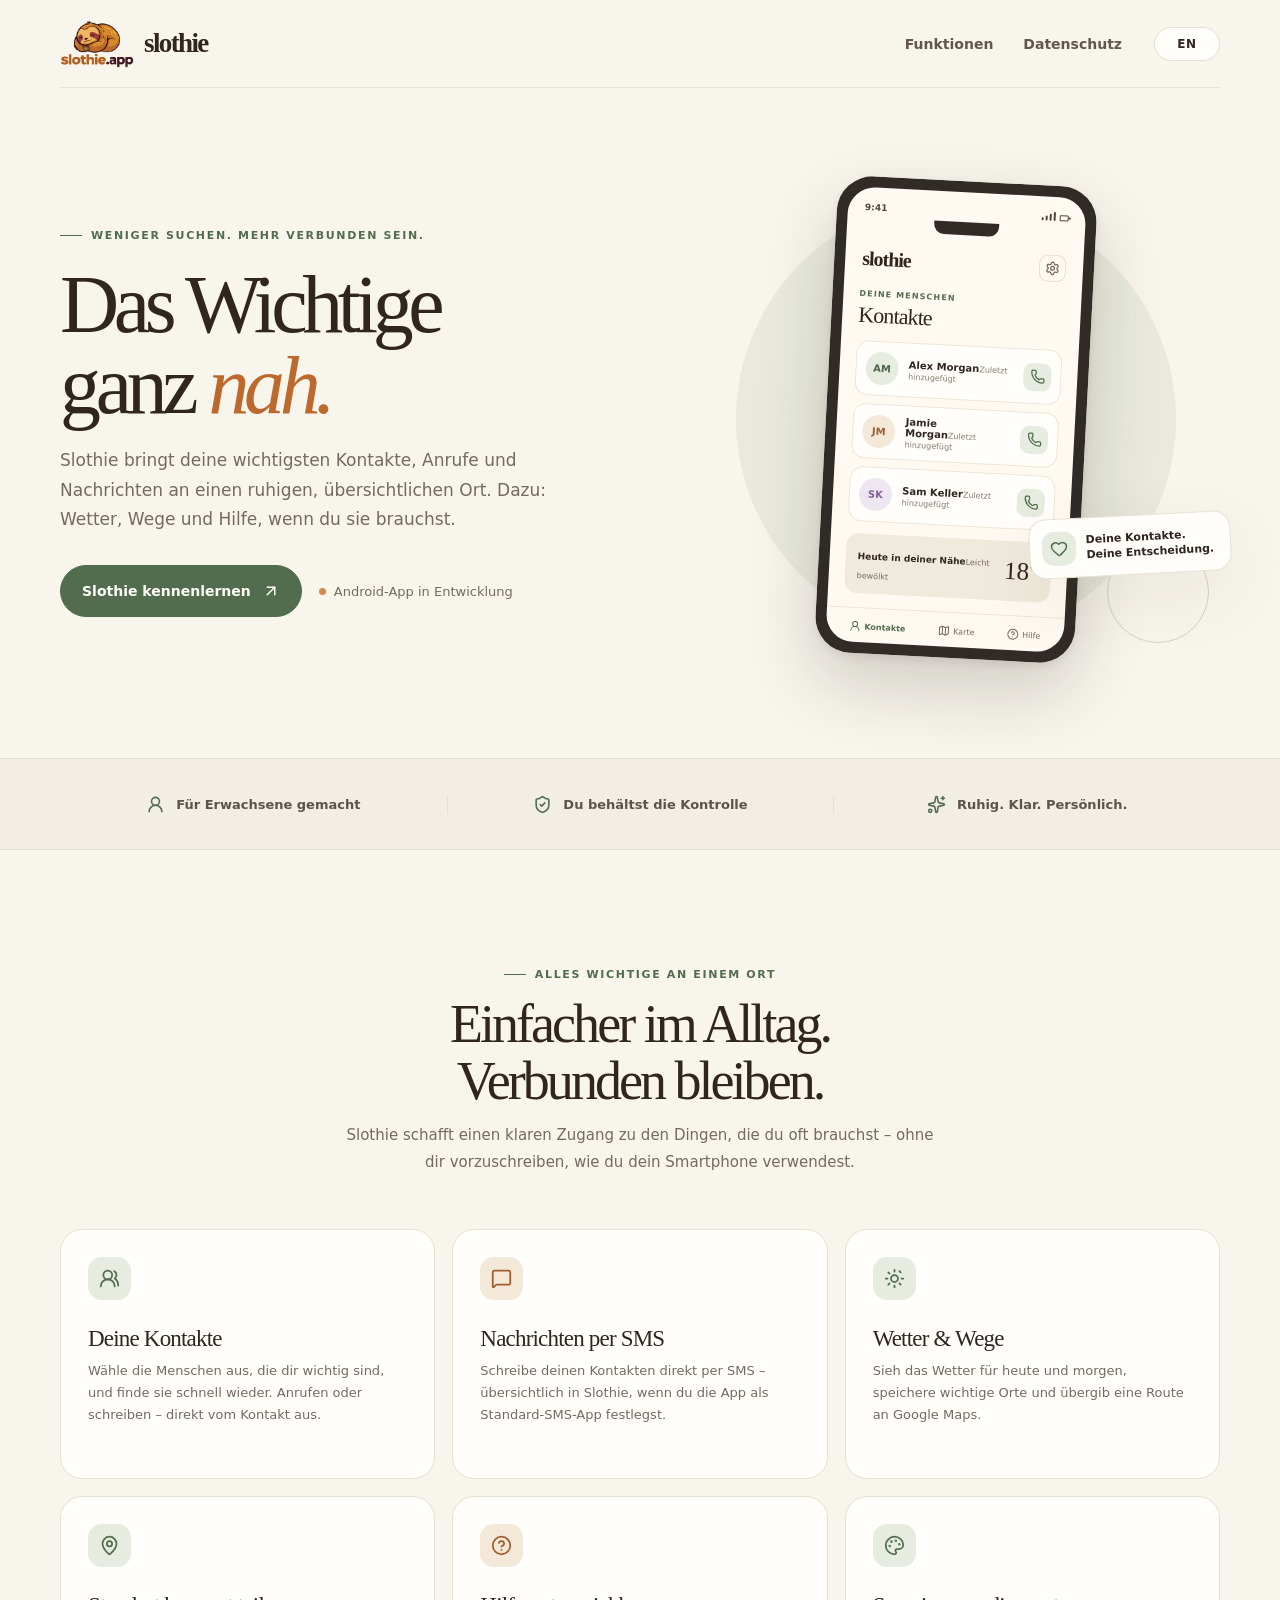
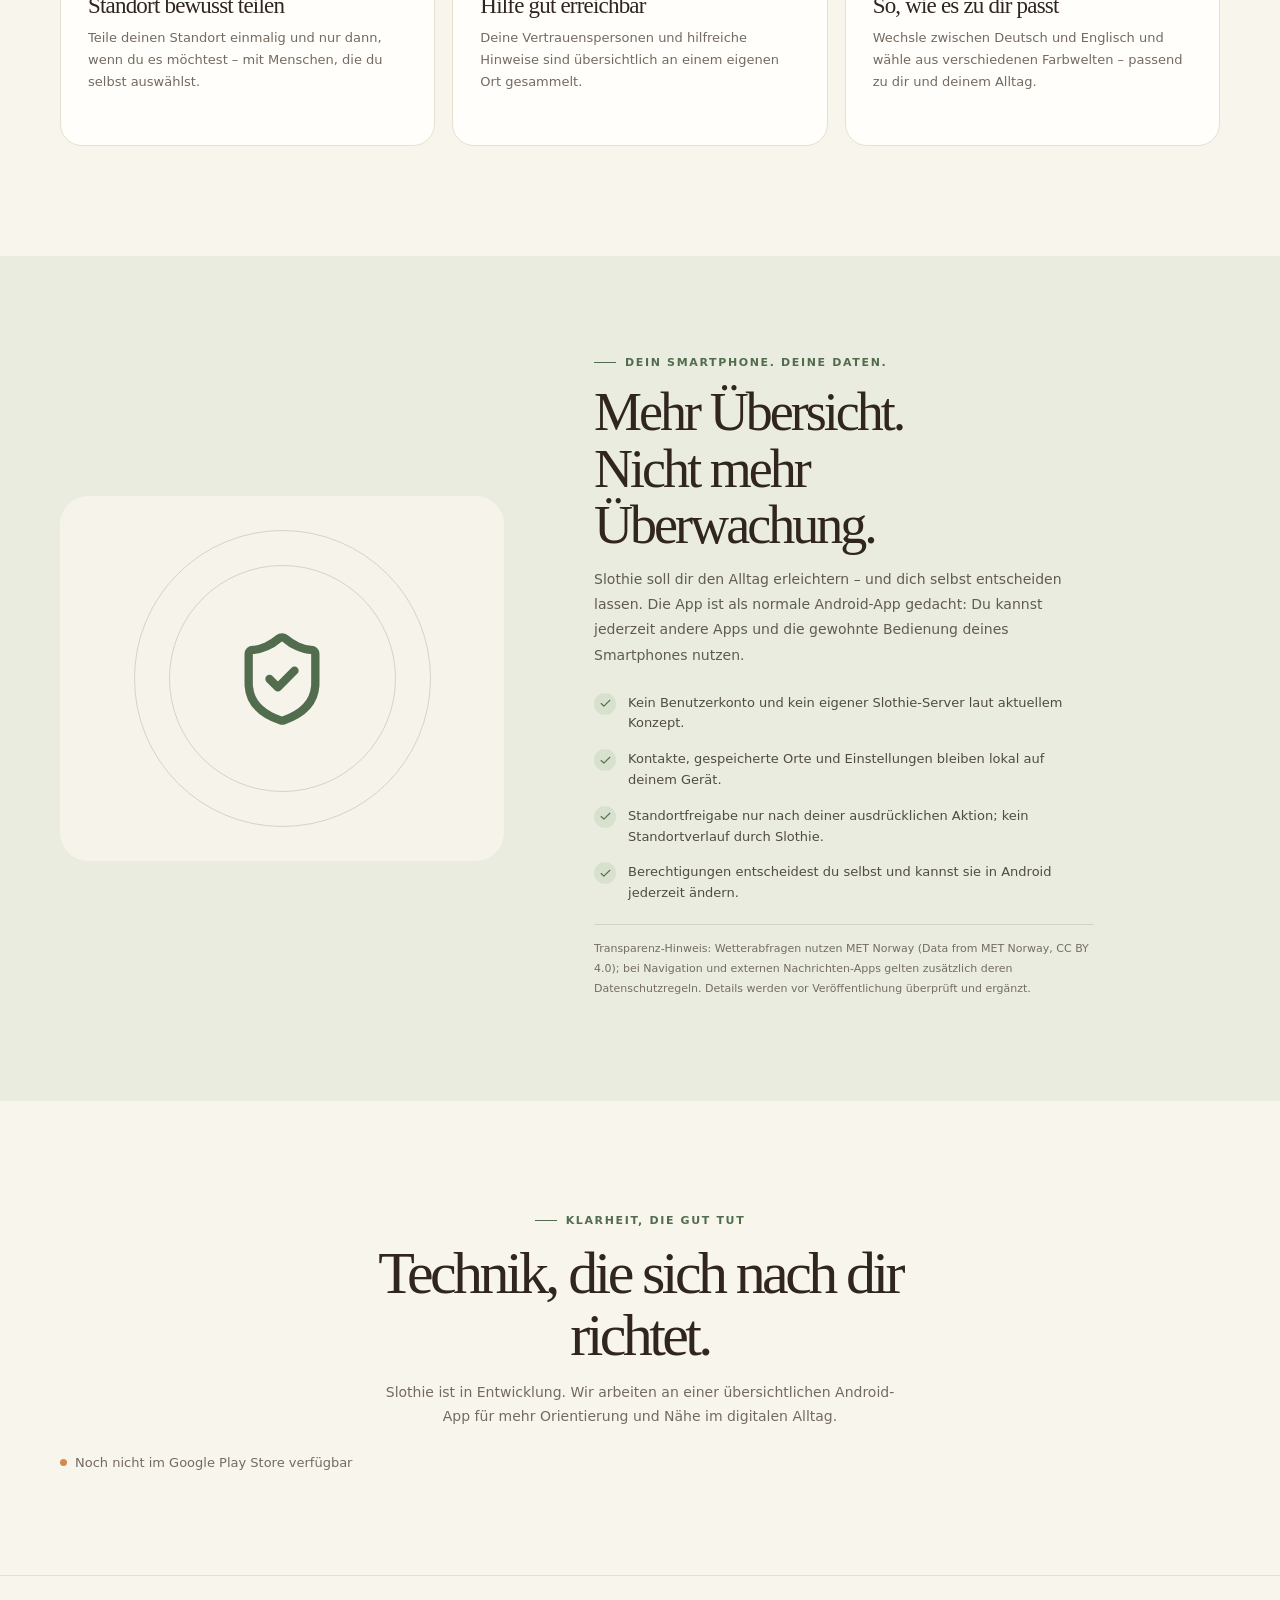
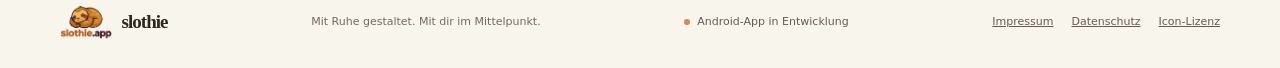
==== commit a00d736a: "Wetterdienst: Open-Meteo durch MET Norway ersetzt (Texte) Co-authored-by: Copilot <223556219+Copilot" ====
--- a/index.html
+++ b/index.html
@@ -521,7 +521,7 @@
             <li><span class="privacy-check" aria-hidden="true"><svg class="icon" viewBox="0 0 24 24" fill="none" stroke="currentColor" stroke-width="2" stroke-linecap="round" stroke-linejoin="round"><path d="m20 6-11 11-5-5" /></svg></span><span data-i18n="privacyPoint3">Standortfreigabe nur nach deiner ausdrücklichen Aktion; kein Standortverlauf durch Slothie.</span></li>
             <li><span class="privacy-check" aria-hidden="true"><svg class="icon" viewBox="0 0 24 24" fill="none" stroke="currentColor" stroke-width="2" stroke-linecap="round" stroke-linejoin="round"><path d="m20 6-11 11-5-5" /></svg></span><span data-i18n="privacyPoint4">Berechtigungen entscheidest du selbst und kannst sie in Android jederzeit ändern.</span></li>
           </ul>
-          <p class="privacy-note" data-i18n="privacyNote">Transparenz-Hinweis: Wetterabfragen nutzen Open-Meteo; bei Navigation und externen Nachrichten-Apps gelten zusätzlich deren Datenschutzregeln. Details werden vor Veröffentlichung überprüft und ergänzt.</p>
+          <p class="privacy-note" data-i18n="privacyNote">Transparenz-Hinweis: Wetterabfragen nutzen MET Norway (Data from MET Norway, CC BY 4.0); bei Navigation und externen Nachrichten-Apps gelten zusätzlich deren Datenschutzregeln. Details werden vor Veröffentlichung überprüft und ergänzt.</p>
         </div>
       </div>
     </section>
@@ -598,7 +598,7 @@
         privacyPoint2: "Kontakte, gespeicherte Orte und Einstellungen bleiben lokal auf deinem Gerät.",
         privacyPoint3: "Standortfreigabe nur nach deiner ausdrücklichen Aktion; kein Standortverlauf durch Slothie.",
         privacyPoint4: "Berechtigungen entscheidest du selbst und kannst sie in Android jederzeit ändern.",
-        privacyNote: "Transparenz-Hinweis: Wetterabfragen nutzen Open-Meteo; bei Navigation und externen Nachrichten-Apps gelten zusätzlich deren Datenschutzregeln. Details werden vor Veröffentlichung überprüft und ergänzt.",
+        privacyNote: "Transparenz-Hinweis: Wetterabfragen nutzen MET Norway (Data from MET Norway, CC BY 4.0); bei Navigation und externen Nachrichten-Apps gelten zusätzlich deren Datenschutzregeln. Details werden vor Veröffentlichung überprüft und ergänzt.",
         closingEyebrow: "Klarheit, die gut tut",
         closingTitle: "Technik, die sich nach dir richtet.",
         closingCopy: "Slothie ist in Entwicklung. Wir arbeiten an einer übersichtlichen Android-App für mehr Orientierung und Nähe im digitalen Alltag.",
@@ -658,7 +658,7 @@
         privacyPoint2: "Contacts, saved places and settings stay on your device.",
         privacyPoint3: "Location is shared only when you explicitly choose to; Slothie does not keep a location history.",
         privacyPoint4: "You choose which permissions to grant and can change them in Android at any time.",
-        privacyNote: "Transparency note: Weather requests use Open-Meteo. Google Maps and external messaging apps have their own privacy policies. Details will be reviewed and completed before release.",
+        privacyNote: "Transparency note: Weather requests use data from MET Norway (CC BY 4.0). Google Maps and external messaging apps have their own privacy policies. Details will be reviewed and completed before release.",
         closingEyebrow: "A little more peace of mind",
         closingTitle: "Technology that fits around you.",
         closingCopy: "Slothie is in development. We're building a clear, approachable Android app to help you feel more at home in your digital day.",
